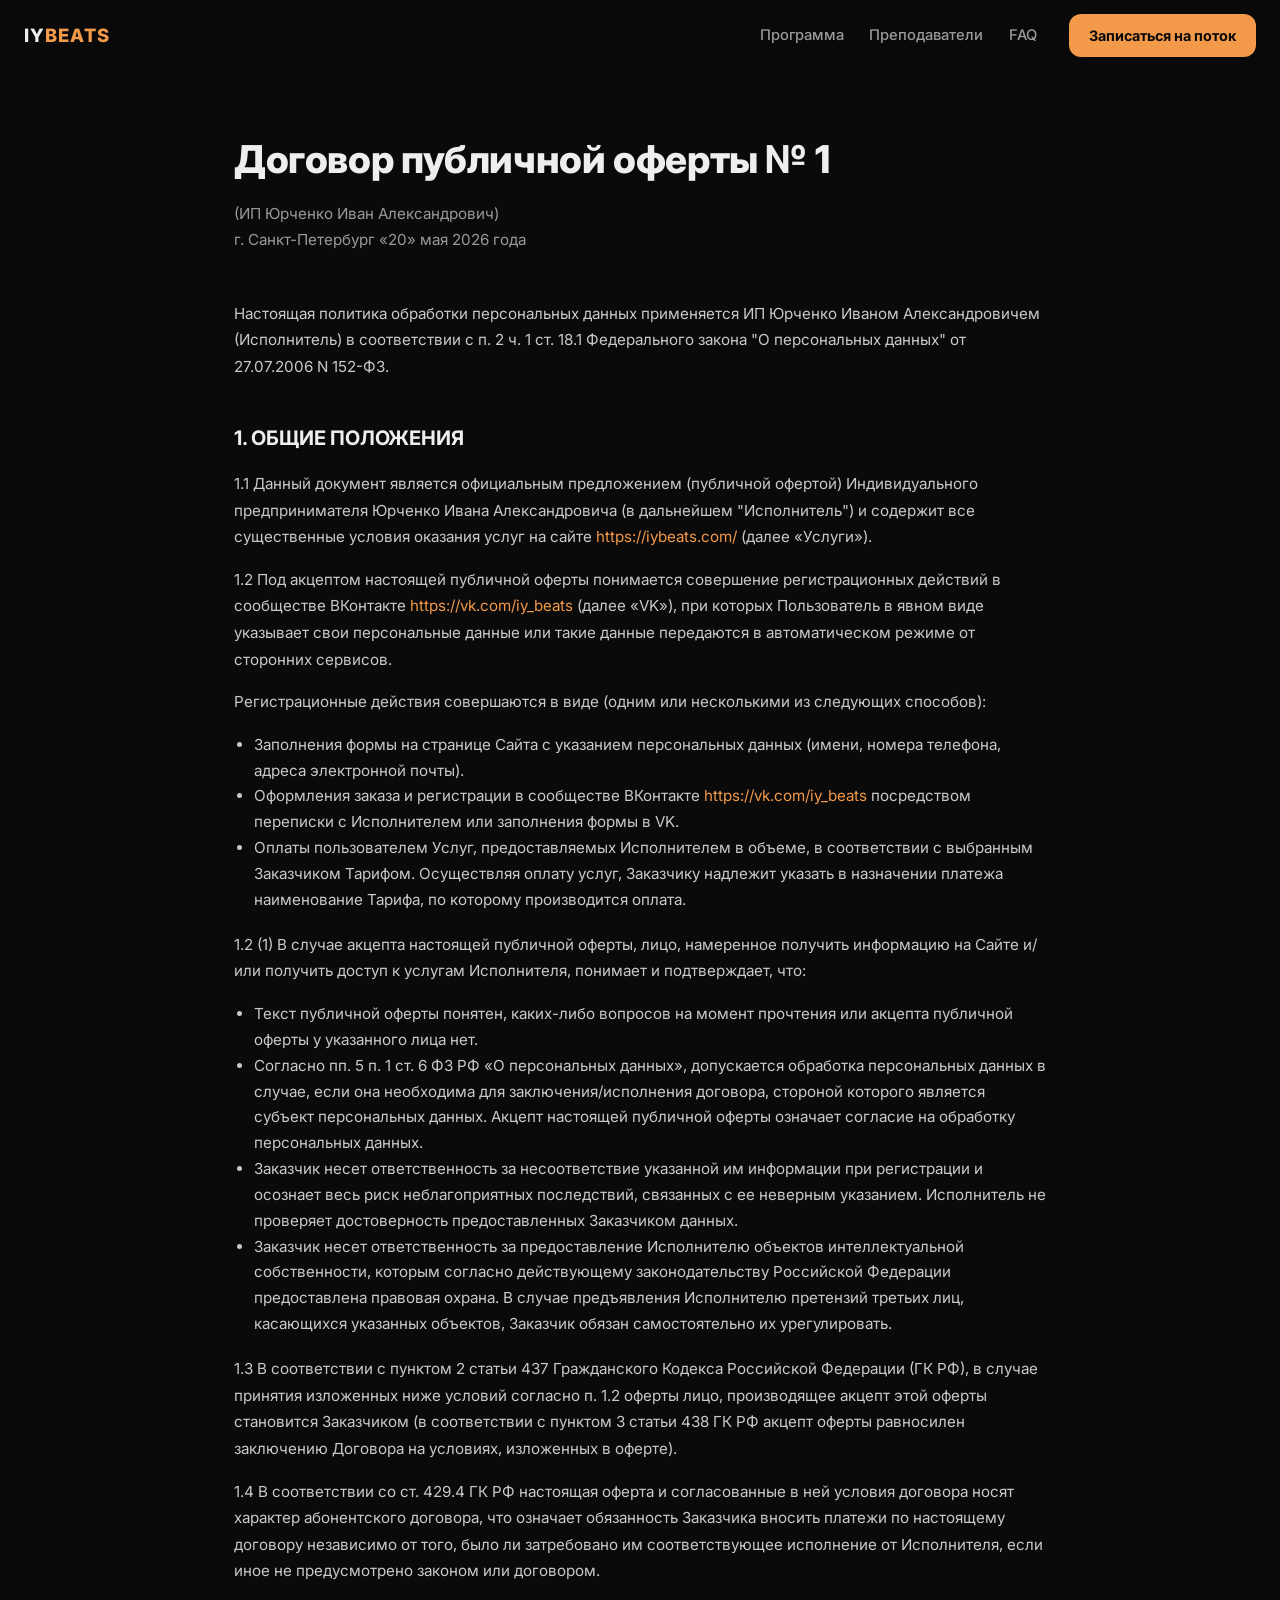
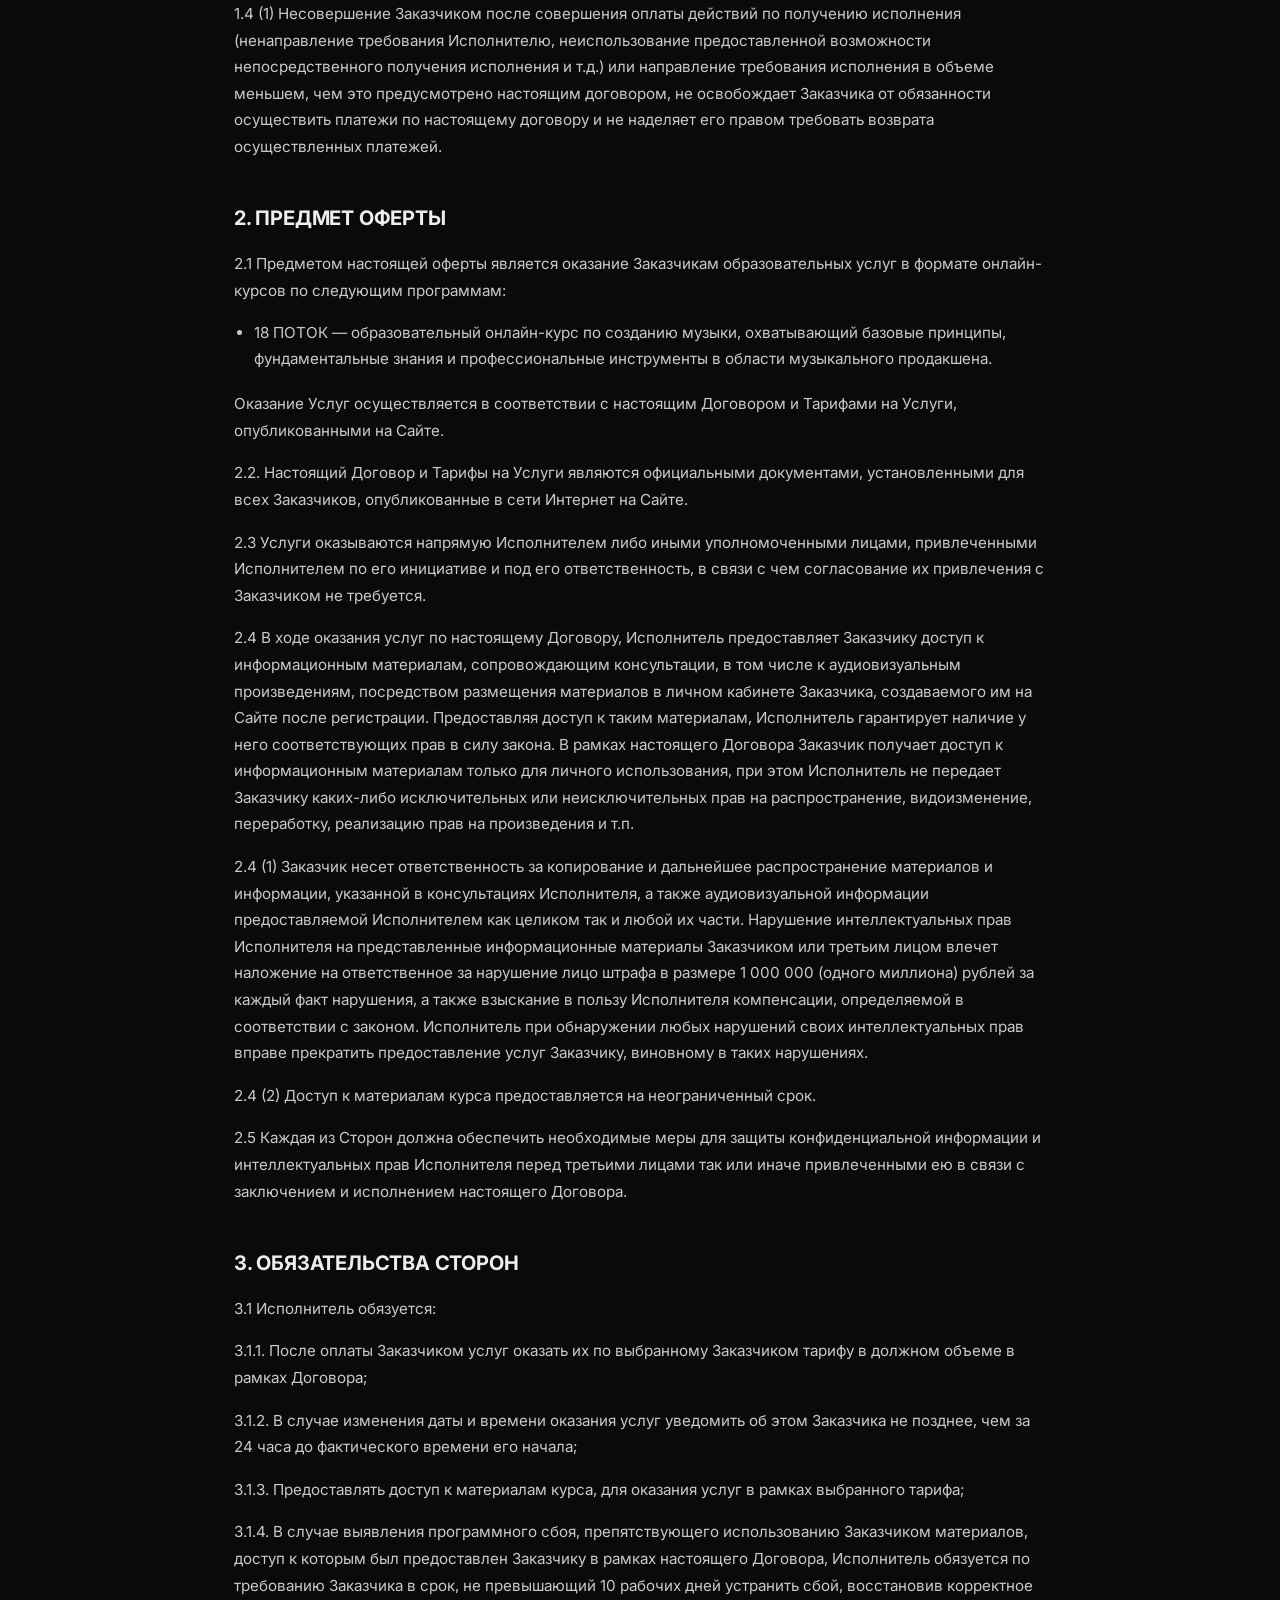
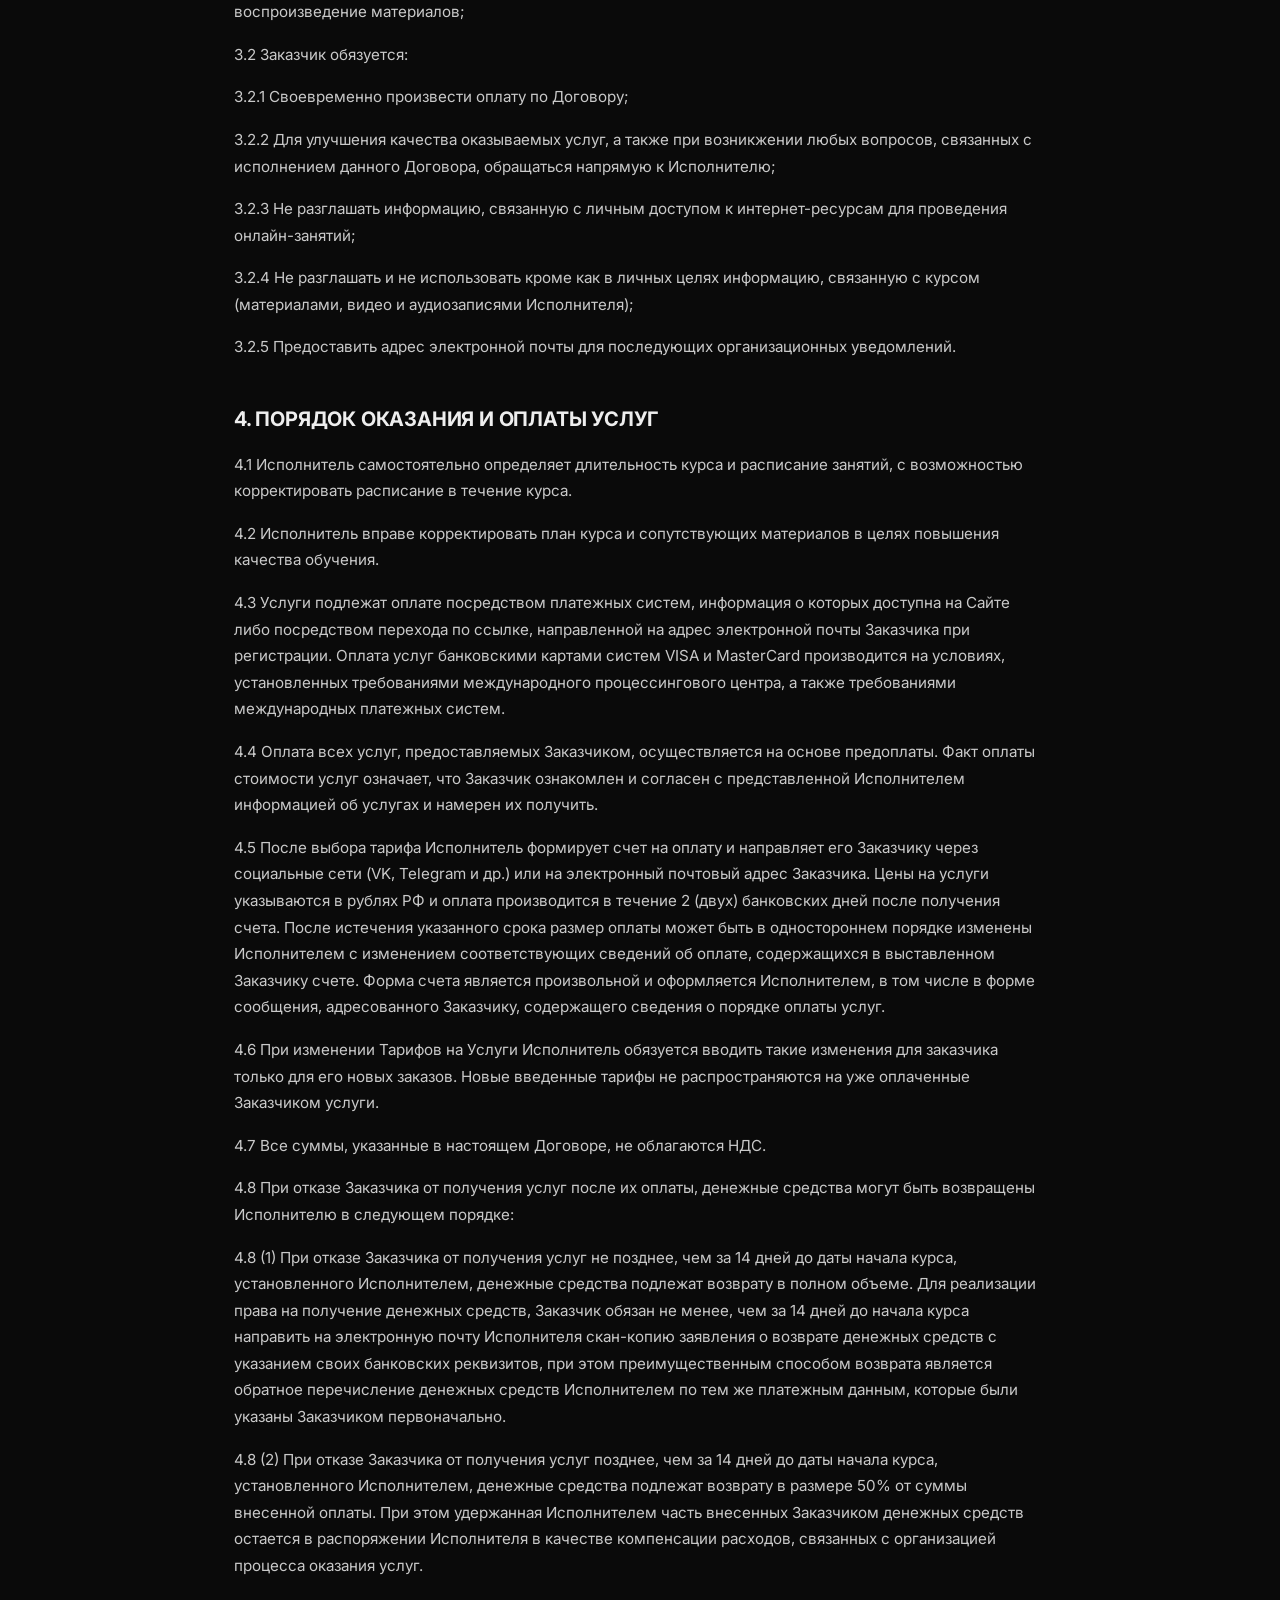
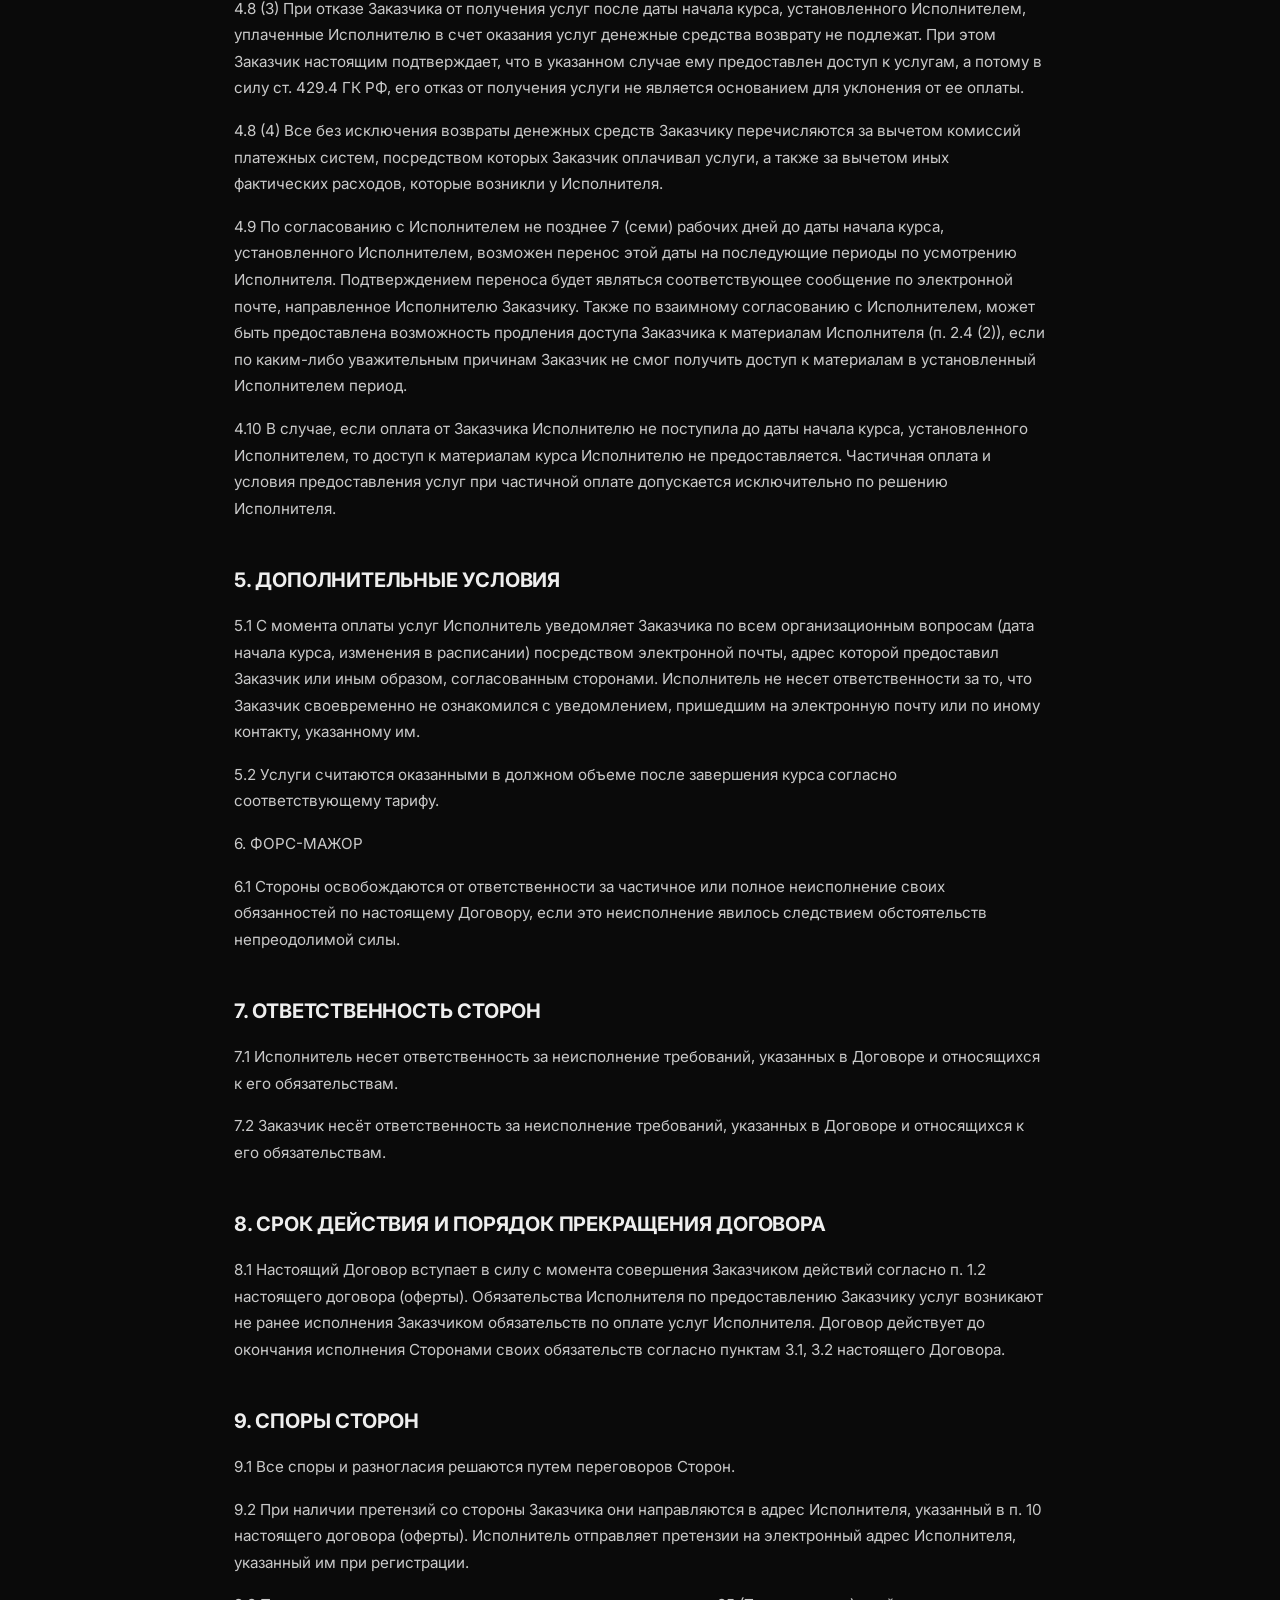
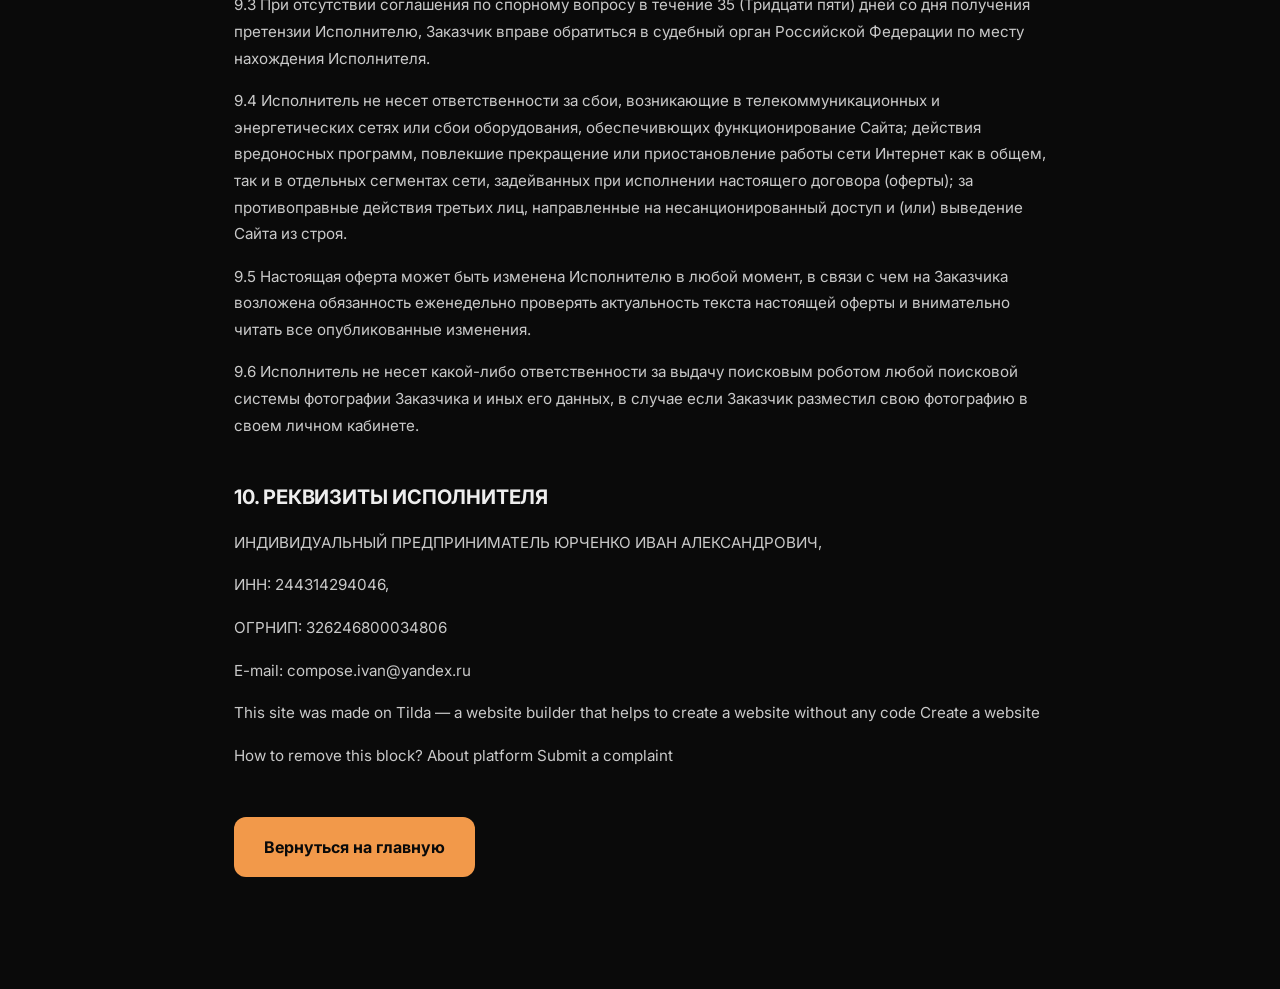
==== oferta.html @ a853f388 "Пересборка лендинга: чистый статический HTML/CSS (визуал по референсам victorpainer/podlesnytwins) -" ====
<!DOCTYPE html>
<html lang="ru">
<head>
<meta charset="UTF-8">
<meta name="viewport" content="width=device-width, initial-scale=1.0">
<title>Договор публичной оферты № 1 — IY BEATS</title>
<meta name="robots" content="noindex">
<meta name="theme-color" content="#0A0A0A">
<link rel="preconnect" href="https://fonts.googleapis.com">
<link rel="preconnect" href="https://fonts.gstatic.com" crossorigin>
<link href="https://fonts.googleapis.com/css2?family=Inter:wght@400;500;600;700;800&display=swap" rel="stylesheet">
<link rel="stylesheet" href="/css/style.css">
</head>
<body>

<header class="site-header">
  <div class="header-inner">
    <a href="/" class="logo">IY<span>BEATS</span></a>
    <nav class="main-nav">
      <a href="/#program">Программа</a>
      <a href="/#teachers">Преподаватели</a>
      <a href="/#faq">FAQ</a>
    </nav>
    <a href="/#enroll" class="btn btn-primary btn-sm header-cta">Записаться на поток</a>
  </div>
</header>

<div class="legal-doc">
<h1>Договор публичной оферты № 1</h1>
<div class="legal-meta">(ИП Юрченко Иван Александрович)<br>г. Санкт-Петербург «20» мая 2026 года</div>
<p>Настоящая политика обработки персональных данных применяется ИП Юрченко Иваном Александровичем (Исполнитель) в соответствии с п. 2 ч. 1 ст. 18.1 Федерального закона "О персональных данных" от 27.07.2006 N 152-ФЗ.</p>
<h2>1. ОБЩИЕ ПОЛОЖЕНИЯ</h2>
<p>1.1 Данный документ является официальным предложением (публичной офертой) Индивидуального предпринимателя Юрченко Ивана Александровича (в дальнейшем "Исполнитель") и содержит все существенные условия оказания услуг на сайте <a href="https://iybeats.com/" target="_blank" rel="noopener">https://iybeats.com/</a> (далее «Услуги»).</p>
<p>1.2 Под акцептом настоящей публичной оферты понимается совершение регистрационных действий в сообществе ВКонтакте <a href="https://vk.com/iy_beats" target="_blank" rel="noopener">https://vk.com/iy_beats</a> (далее «VK»), при которых Пользователь в явном виде указывает свои персональные данные или такие данные передаются в автоматическом режиме от сторонних сервисов.</p>
<p>Регистрационные действия совершаются в виде (одним или несколькими из следующих способов):</p>
<ul>
<li>Заполнения формы на странице Сайта с указанием персональных данных (имени, номера телефона, адреса электронной почты).</li>
<li>Оформления заказа и регистрации в сообществе ВКонтакте <a href="https://vk.com/iy_beats" target="_blank" rel="noopener">https://vk.com/iy_beats</a> посредством переписки с Исполнителем или заполнения формы в VK.</li>
<li>Оплаты пользователем Услуг, предоставляемых Исполнителем в объеме, в соответствии с выбранным Заказчиком Тарифом. Осуществляя оплату услуг, Заказчику надлежит указать в назначении платежа наименование Тарифа, по которому производится оплата.</li>
</ul>
<p>1.2 (1) В случае акцепта настоящей публичной оферты, лицо, намеренное получить информацию на Сайте и/или получить доступ к услугам Исполнителя, понимает и подтверждает, что:</p>
<ul>
<li>Текст публичной оферты понятен, каких-либо вопросов на момент прочтения или акцепта публичной оферты у указанного лица нет.</li>
<li>Согласно пп. 5 п. 1 ст. 6 ФЗ РФ «О персональных данных», допускается обработка персональных данных в случае, если она необходима для заключения/исполнения договора, стороной которого является субъект персональных данных. Акцепт настоящей публичной оферты означает согласие на обработку персональных данных.</li>
<li>Заказчик несет ответственность за несоответствие указанной им информации при регистрации и осознает весь риск неблагоприятных последствий, связанных с ее неверным указанием. Исполнитель не проверяет достоверность предоставленных Заказчиком данных.</li>
<li>Заказчик несет ответственность за предоставление Исполнителю объектов интеллектуальной собственности, которым согласно действующему законодательству Российской Федерации предоставлена правовая охрана. В случае предъявления Исполнителю претензий третьих лиц, касающихся указанных объектов, Заказчик обязан самостоятельно их урегулировать.</li>
</ul>
<p>1.3 В соответствии с пунктом 2 статьи 437 Гражданского Кодекса Российской Федерации (ГК РФ), в случае принятия изложенных ниже условий согласно п. 1.2 оферты лицо, производящее акцепт этой оферты становится Заказчиком (в соответствии с пунктом 3 статьи 438 ГК РФ акцепт оферты равносилен заключению Договора на условиях, изложенных в оферте).</p>
<p>1.4 В соответствии со ст. 429.4 ГК РФ настоящая оферта и согласованные в ней условия договора носят характер абонентского договора, что означает обязанность Заказчика вносить платежи по настоящему договору независимо от того, было ли затребовано им соответствующее исполнение от Исполнителя, если иное не предусмотрено законом или договором.</p>
<p>1.4 (1) Несовершение Заказчиком после совершения оплаты действий по получению исполнения (ненаправление требования Исполнителю, неиспользование предоставленной возможности непосредственного получения исполнения и т.д.) или направление требования исполнения в объеме меньшем, чем это предусмотрено настоящим договором, не освобождает Заказчика от обязанности осуществить платежи по настоящему договору и не наделяет его правом требовать возврата осуществленных платежей.</p>
<h2>2. ПРЕДМЕТ ОФЕРТЫ</h2>
<p>2.1 Предметом настоящей оферты является оказание Заказчикам образовательных услуг в формате онлайн-курсов по следующим программам:</p>
<ul>
<li>18 ПОТОК — образовательный онлайн-курс по созданию музыки, охватывающий базовые принципы, фундаментальные знания и профессиональные инструменты в области музыкального продакшена.</li>
</ul>
<p>Оказание Услуг осуществляется в соответствии с настоящим Договором и Тарифами на Услуги, опубликованными на Сайте.</p>
<p>2.2. Настоящий Договор и Тарифы на Услуги являются официальными документами, установленными для всех Заказчиков, опубликованные в сети Интернет на Сайте.</p>
<p>2.3 Услуги оказываются напрямую Исполнителем либо иными уполномоченными лицами, привлеченными Исполнителем по его инициативе и под его ответственность, в связи с чем согласование их привлечения с Заказчиком не требуется.</p>
<p>2.4 В ходе оказания услуг по настоящему Договору, Исполнитель предоставляет Заказчику доступ к информационным материалам, сопровождающим консультации, в том числе к аудиовизуальным произведениям, посредством размещения материалов в личном кабинете Заказчика, создаваемого им на Сайте после регистрации. Предоставляя доступ к таким материалам, Исполнитель гарантирует наличие у него соответствующих прав в силу закона. В рамках настоящего Договора Заказчик получает доступ к информационным материалам только для личного использования, при этом Исполнитель не передает Заказчику каких-либо исключительных или неисключительных прав на распространение, видоизменение, переработку, реализацию прав на произведения и т.п.</p>
<p>2.4 (1) Заказчик несет ответственность за копирование и дальнейшее распространение материалов и информации, указанной в консультациях Исполнителя, а также аудиовизуальной информации предоставляемой Исполнителем как целиком так и любой их части. Нарушение интеллектуальных прав Исполнителя на представленные информационные материалы Заказчиком или третьим лицом влечет наложение на ответственное за нарушение лицо штрафа в размере 1 000 000 (одного миллиона) рублей за каждый факт нарушения, а также взыскание в пользу Исполнителя компенсации, определяемой в соответствии с законом. Исполнитель при обнаружении любых нарушений своих интеллектуальных прав вправе прекратить предоставление услуг Заказчику, виновному в таких нарушениях.</p>
<p>2.4 (2) Доступ к материалам курса предоставляется на неограниченный срок.</p>
<p>2.5 Каждая из Сторон должна обеспечить необходимые меры для защиты конфиденциальной информации и интеллектуальных прав Исполнителя перед третьими лицами так или иначе привлеченными ею в связи с заключением и исполнением настоящего Договора.</p>
<h2>3. ОБЯЗАТЕЛЬСТВА СТОРОН</h2>
<p>3.1 Исполнитель обязуется:</p>
<p>3.1.1. После оплаты Заказчиком услуг оказать их по выбранному Заказчиком тарифу в должном объеме в рамках Договора;</p>
<p>3.1.2. В случае изменения даты и времени оказания услуг уведомить об этом Заказчика не позднее, чем за 24 часа до фактического времени его начала;</p>
<p>3.1.3. Предоставлять доступ к материалам курса, для оказания услуг в рамках выбранного тарифа;</p>
<p>3.1.4. В случае выявления программного сбоя, препятствующего использованию Заказчиком материалов, доступ к которым был предоставлен Заказчику в рамках настоящего Договора, Исполнитель обязуется по требованию Заказчика в срок, не превышающий 10 рабочих дней устранить сбой, восстановив корректное воспроизведение материалов;</p>
<p>3.2 Заказчик обязуется:</p>
<p>3.2.1 Своевременно произвести оплату по Договору;</p>
<p>3.2.2 Для улучшения качества оказываемых услуг, а также при возникжении любых вопросов, связанных с исполнением данного Договора, обращаться напрямую к Исполнителю;</p>
<p>3.2.3 Не разглашать информацию, связанную с личным доступом к интернет-ресурсам для проведения онлайн-занятий;</p>
<p>3.2.4 Не разглашать и не использовать кроме как в личных целях информацию, связанную с курсом (материалами, видео и аудиозаписями Исполнителя);</p>
<p>3.2.5 Предоставить адрес электронной почты для последующих организационных уведомлений.</p>
<h2>4. ПОРЯДОК ОКАЗАНИЯ И ОПЛАТЫ УСЛУГ</h2>
<p>4.1 Исполнитель самостоятельно определяет длительность курса и расписание занятий, с возможностью корректировать расписание в течение курса.</p>
<p>4.2 Исполнитель вправе корректировать план курса и сопутствующих материалов в целях повышения качества обучения.</p>
<p>4.3 Услуги подлежат оплате посредством платежных систем, информация о которых доступна на Сайте либо посредством перехода по ссылке, направленной на адрес электронной почты Заказчика при регистрации. Оплата услуг банковскими картами систем VISA и MasterCard производится на условиях, установленных требованиями международного процессингового центра, а также требованиями международных платежных систем.</p>
<p>4.4 Оплата всех услуг, предоставляемых Заказчиком, осуществляется на основе предоплаты. Факт оплаты стоимости услуг означает, что Заказчик ознакомлен и согласен с представленной Исполнителем информацией об услугах и намерен их получить.</p>
<p>4.5 После выбора тарифа Исполнитель формирует счет на оплату и направляет его Заказчику через социальные сети (VK, Telegram и др.) или на электронный почтовый адрес Заказчика. Цены на услуги указываются в рублях РФ и оплата производится в течение 2 (двух) банковских дней после получения счета. После истечения указанного срока размер оплаты может быть в одностороннем порядке изменены Исполнителем с изменением соответствующих сведений об оплате, содержащихся в выставленном Заказчику счете. Форма счета является произвольной и оформляется Исполнителем, в том числе в форме сообщения, адресованного Заказчику, содержащего сведения о порядке оплаты услуг.</p>
<p>4.6 При изменении Тарифов на Услуги Исполнитель обязуется вводить такие изменения для заказчика только для его новых заказов. Новые введенные тарифы не распространяются на уже оплаченные Заказчиком услуги.</p>
<p>4.7 Все суммы, указанные в настоящем Договоре, не облагаются НДС.</p>
<p>4.8 При отказе Заказчика от получения услуг после их оплаты, денежные средства могут быть возвращены Исполнителю в следующем порядке:</p>
<p>4.8 (1) При отказе Заказчика от получения услуг не позднее, чем за 14 дней до даты начала курса, установленного Исполнителем, денежные средства подлежат возврату в полном объеме. Для реализации права на получение денежных средств, Заказчик обязан не менее, чем за 14 дней до начала курса направить на электронную почту Исполнителя скан-копию заявления о возврате денежных средств с указанием своих банковских реквизитов, при этом преимущественным способом возврата является обратное перечисление денежных средств Исполнителем по тем же платежным данным, которые были указаны Заказчиком первоначально.</p>
<p>4.8 (2) При отказе Заказчика от получения услуг позднее, чем за 14 дней до даты начала курса, установленного Исполнителем, денежные средства подлежат возврату в размере 50% от суммы внесенной оплаты. При этом удержанная Исполнителем часть внесенных Заказчиком денежных средств остается в распоряжении Исполнителя в качестве компенсации расходов, связанных с организацией процесса оказания услуг.</p>
<p>4.8 (3) При отказе Заказчика от получения услуг после даты начала курса, установленного Исполнителем, уплаченные Исполнителю в счет оказания услуг денежные средства возврату не подлежат. При этом Заказчик настоящим подтверждает, что в указанном случае ему предоставлен доступ к услугам, а потому в силу ст. 429.4 ГК РФ, его отказ от получения услуги не является основанием для уклонения от ее оплаты.</p>
<p>4.8 (4) Все без исключения возвраты денежных средств Заказчику перечисляются за вычетом комиссий платежных систем, посредством которых Заказчик оплачивал услуги, а также за вычетом иных фактических расходов, которые возникли у Исполнителя.</p>
<p>4.9 По согласованию с Исполнителем не позднее 7 (семи) рабочих дней до даты начала курса, установленного Исполнителем, возможен перенос этой даты на последующие периоды по усмотрению Исполнителя. Подтверждением переноса будет являться соответствующее сообщение по электронной почте, направленное Исполнителю Заказчику. Также по взаимному согласованию с Исполнителем, может быть предоставлена возможность продления доступа Заказчика к материалам Исполнителя (п. 2.4 (2)), если по каким-либо уважительным причинам Заказчик не смог получить доступ к материалам в установленный Исполнителем период.</p>
<p>4.10 В случае, если оплата от Заказчика Исполнителю не поступила до даты начала курса, установленного Исполнителем, то доступ к материалам курса Исполнителю не предоставляется. Частичная оплата и условия предоставления услуг при частичной оплате допускается исключительно по решению Исполнителя.</p>
<h2>5. ДОПОЛНИТЕЛЬНЫЕ УСЛОВИЯ</h2>
<p>5.1 С момента оплаты услуг Исполнитель уведомляет Заказчика по всем организационным вопросам (дата начала курса, изменения в расписании) посредством электронной почты, адрес которой предоставил Заказчик или иным образом, согласованным сторонами. Исполнитель не несет ответственности за то, что Заказчик своевременно не ознакомился с уведомлением, пришедшим на электронную почту или по иному контакту, указанному им.</p>
<p>5.2 Услуги считаются оказанными в должном объеме после завершения курса согласно соответствующему тарифу.</p>
<p>6. ФОРС-МАЖОР</p>
<p>6.1 Стороны освобождаются от ответственности за частичное или полное неисполнение своих обязанностей по настоящему Договору, если это неисполнение явилось следствием обстоятельств непреодолимой силы.</p>
<h2>7. ОТВЕТСТВЕННОСТЬ СТОРОН</h2>
<p>7.1 Исполнитель несет ответственность за неисполнение требований, указанных в Договоре и относящихся к его обязательствам.</p>
<p>7.2 Заказчик несёт ответственность за неисполнение требований, указанных в Договоре и относящихся к его обязательствам.</p>
<h2>8. СРОК ДЕЙСТВИЯ И ПОРЯДОК ПРЕКРАЩЕНИЯ ДОГОВОРА</h2>
<p>8.1 Настоящий Договор вступает в силу с момента совершения Заказчиком действий согласно п. 1.2 настоящего договора (оферты). Обязательства Исполнителя по предоставлению Заказчику услуг возникают не ранее исполнения Заказчиком обязательств по оплате услуг Исполнителя. Договор действует до окончания исполнения Сторонами своих обязательств согласно пунктам 3.1, 3.2 настоящего Договора.</p>
<h2>9. СПОРЫ СТОРОН</h2>
<p>9.1 Все споры и разногласия решаются путем переговоров Сторон.</p>
<p>9.2 При наличии претензий со стороны Заказчика они направляются в адрес Исполнителя, указанный в п. 10 настоящего договора (оферты). Исполнитель отправляет претензии на электронный адрес Исполнителя, указанный им при регистрации.</p>
<p>9.3 При отсутствии соглашения по спорному вопросу в течение 35 (Тридцати пяти) дней со дня получения претензии Исполнителю, Заказчик вправе обратиться в судебный орган Российской Федерации по месту нахождения Исполнителя.</p>
<p>9.4 Исполнитель не несет ответственности за сбои, возникающие в телекоммуникационных и энергетических сетях или сбои оборудования, обеспечивющих функционирование Сайта; действия вредоносных программ, повлекшие прекращение или приостановление работы сети Интернет как в общем, так и в отдельных сегментах сети, задейванных при исполнении настоящего договора (оферты); за противоправные действия третьих лиц, направленные на несанционированный доступ и (или) выведение Сайта из строя.</p>
<p>9.5 Настоящая оферта может быть изменена Исполнителю в любой момент, в связи с чем на Заказчика возложена обязанность еженедельно проверять актуальность текста настоящей оферты и внимательно читать все опубликованные изменения.</p>
<p>9.6 Исполнитель не несет какой-либо ответственности за выдачу поисковым роботом любой поисковой системы фотографии Заказчика и иных его данных, в случае если Заказчик разместил свою фотографию в своем личном кабинете.</p>
<h2>10. РЕКВИЗИТЫ ИСПОЛНИТЕЛЯ</h2>
<p>ИНДИВИДУАЛЬНЫЙ ПРЕДПРИНИМАТЕЛЬ ЮРЧЕНКО ИВАН АЛЕКСАНДРОВИЧ,</p>
<p>ИНН: 244314294046,</p>
<p>ОГРНИП: 326246800034806</p>
<p>E-mail: compose.ivan@yandex.ru</p>
<p>This site was made on Tilda — a website builder that helps to create a website without any code Create a website</p>
<p>How to remove this block? About platform Submit a complaint</p>
<p style="margin-top:3rem;"><a href="/" class="btn btn-primary">Вернуться на главную</a></p>
</div>

<script src="/js/main.js"></script>
</body>
</html>
---- css/style.css ----
/* ============================================================
   IY BEATS — 18 Поток · лендинг
   Визуал: тёмный премиум (референсы: victorpainer.com,
   podlesnytwins.com) + фирменный оранжевый IY BEATS
   ============================================================ */

:root {
  --bg-base: #0A0A0A;
  --bg-surface: #131313;
  --bg-elevated: #191919;
  --border: #262626;
  --border-hover: #3a3a3a;
  --text-primary: #EEEEEE;
  --text-secondary: #999999;
  --accent: #F2994A;
  --accent-hover: #FFB26B;
  --accent-contrast: #0A0A0A;
  --radius: 16px;
  --header-h: 72px;
}

* { margin: 0; padding: 0; box-sizing: border-box; }

html { scroll-behavior: smooth; scroll-padding-top: calc(var(--header-h) + 16px); }

body {
  background: var(--bg-base);
  color: var(--text-primary);
  font-family: 'Inter', -apple-system, BlinkMacSystemFont, 'Segoe UI', sans-serif;
  font-size: 17px;
  line-height: 1.65;
  -webkit-font-smoothing: antialiased;
}

img { max-width: 100%; display: block; }
a { color: var(--accent); text-decoration: none; }
a:hover { color: var(--accent-hover); }

.container { max-width: 1120px; margin: 0 auto; padding: 0 24px; }

/* ---------- Header ---------- */
.site-header {
  position: fixed; top: 0; left: 0; right: 0; z-index: 100;
  height: var(--header-h);
  background: rgba(10, 10, 10, 0.82);
  backdrop-filter: blur(14px);
  -webkit-backdrop-filter: blur(14px);
  border-bottom: 1px solid transparent;
  transition: border-color .3s ease, background .3s ease;
}
.site-header.scrolled { border-bottom-color: var(--border); background: rgba(10, 10, 10, 0.94); }

.header-inner {
  max-width: 1280px; margin: 0 auto; padding: 0 24px;
  height: 100%; display: flex; align-items: center; gap: 2rem;
}

.logo {
  font-weight: 800; font-size: 1.15rem; letter-spacing: .06em;
  color: var(--text-primary); white-space: nowrap;
}
.logo span { color: var(--accent); }

.main-nav { display: flex; gap: 1.6rem; margin-left: auto; }
.main-nav a {
  color: var(--text-secondary); font-size: .92rem; font-weight: 500;
  transition: color .2s ease;
}
.main-nav a:hover { color: var(--text-primary); }

.header-cta { flex-shrink: 0; }

/* ---------- Buttons ---------- */
.btn {
  display: inline-block; border: none; cursor: pointer;
  font-family: inherit; font-weight: 700; text-align: center;
  transition: transform .2s ease, filter .2s ease, background .2s ease, border-color .2s ease;
}
.btn-primary {
  background: var(--accent); color: var(--accent-contrast);
  padding: 16px 30px; border-radius: 12px; font-size: 1rem;
  animation: cta-pulse 2.6s ease-in-out infinite;
}
.btn-primary:hover { background: var(--accent-hover); transform: translateY(-2px); filter: brightness(1.05); color: var(--accent-contrast); }
.btn-primary:active { transform: scale(.97); }

@keyframes cta-pulse {
  0%   { box-shadow: 0 0 0 0 rgba(242, 153, 74, .45); }
  70%  { box-shadow: 0 0 0 14px rgba(242, 153, 74, 0); }
  100% { box-shadow: 0 0 0 0 rgba(242, 153, 74, 0); }
}

.btn-ghost {
  background: transparent; color: var(--text-secondary);
  border: 1px solid rgba(255, 255, 255, .16);
  padding: 16px 30px; border-radius: 12px; font-size: 1rem;
}
.btn-ghost:hover { color: var(--text-primary); background: rgba(255, 255, 255, .05); border-color: rgba(255, 255, 255, .32); }

.btn-sm { padding: 10px 20px; font-size: .9rem; animation: none; }
@media (prefers-reduced-motion: reduce) { .btn-primary { animation: none; } }

/* ---------- Hero ---------- */
.hero {
  position: relative; overflow: hidden;
  padding: calc(var(--header-h) + 84px) 0 96px;
}
.hero::before {
  content: ""; position: absolute; inset: 0; pointer-events: none;
  background:
    radial-gradient(ellipse 70% 55% at 75% 12%, rgba(242, 153, 74, .13), transparent 62%),
    radial-gradient(ellipse 55% 45% at 12% 85%, rgba(242, 153, 74, .05), transparent 60%);
}
.hero-inner { position: relative; max-width: 820px; }

.eyebrow {
  display: inline-flex; align-items: center; gap: .6rem;
  font-size: .82rem; font-weight: 600; letter-spacing: .14em; text-transform: uppercase;
  color: var(--accent); margin-bottom: 1.4rem;
}
.eyebrow::before { content: ""; width: 34px; height: 2px; background: var(--accent); border-radius: 2px; }

.hero h1 {
  font-size: clamp(2.5rem, 6vw, 4.2rem);
  line-height: 1.08; font-weight: 800; letter-spacing: -.02em;
}
.hero h1 .highlight { color: var(--accent); }

.typewriter-caret {
  display: inline-block; width: 3px; height: .95em; margin-left: 4px;
  background: var(--accent); vertical-align: -0.08em;
  animation: caret-blink 1s step-end infinite;
}
@keyframes caret-blink { 50% { opacity: 0; } }

.hero-subtitle {
  margin-top: 1.4rem; font-size: 1.22rem; color: var(--text-secondary); max-width: 36em;
}

.hero-checklist { list-style: none; margin-top: 1.8rem; display: grid; gap: .55rem; }
.hero-checklist li { display: flex; align-items: baseline; gap: .7rem; color: var(--text-primary); font-size: 1.02rem; }
.hero-checklist .tick { color: var(--accent); font-weight: 800; flex-shrink: 0; }

.daw-row { display: flex; align-items: center; gap: 1rem; margin-top: 2rem; flex-wrap: wrap; }
.daw-row img { height: 46px; border-radius: 9px; background: #fff; padding: 3px 8px; opacity: .95; }
.daw-row span { color: var(--text-secondary); font-size: .9rem; }

.hero-cta-row { display: flex; align-items: center; gap: 20px; margin-top: 2.4rem; flex-wrap: wrap; }

/* Social proof (паттерн victorpainer) */
.social-proof { display: flex; align-items: center; gap: .9rem; margin-left: auto; }
.sp-avatars { display: flex; }
.sp-avatars img { width: 40px; height: 40px; border-radius: 50%; object-fit: cover; border: 2px solid var(--bg-base); margin-left: -10px; }
.sp-avatars img:first-child { margin-left: 0; }
.sp-text .sp-rating { color: var(--accent); font-size: .9rem; letter-spacing: 2px; }
.sp-text .sp-count { color: var(--text-secondary); font-size: .85rem; }
.sp-text b { color: var(--text-primary); }

/* ---------- Enroll strip ---------- */
.enroll-strip {
  border-top: 1px solid rgba(242, 153, 74, .35);
  border-bottom: 1px solid rgba(242, 153, 74, .35);
  background: linear-gradient(90deg, rgba(242, 153, 74, .14), rgba(242, 153, 74, .03));
}
.enroll-strip-inner {
  display: flex; align-items: center; gap: 1rem; padding: 18px 0; flex-wrap: wrap;
}
.pulse-dot { width: 10px; height: 10px; border-radius: 50%; background: var(--accent); animation: dot-pulse 2s infinite; flex-shrink: 0; }
@keyframes dot-pulse {
  0%, 100% { box-shadow: 0 0 0 0 rgba(242, 153, 74, .6); }
  50% { box-shadow: 0 0 0 9px rgba(242, 153, 74, 0); }
}
.enroll-strip strong { font-size: 1.02rem; }
.enroll-strip .muted { color: var(--text-secondary); font-size: .92rem; }

/* ---------- Sections ---------- */
.section { padding: 104px 0; }
.section-alt { background: var(--bg-surface); border-top: 1px solid var(--border); border-bottom: 1px solid var(--border); }

.section-head { max-width: 720px; margin-bottom: 3.2rem; }
.section-head.centered { margin-left: auto; margin-right: auto; text-align: center; }
.section-head .eyebrow { margin-bottom: 1rem; }
.section-head h2 { font-size: clamp(1.9rem, 4vw, 2.7rem); line-height: 1.15; font-weight: 800; letter-spacing: -.015em; }
.section-head p { margin-top: .9rem; color: var(--text-secondary); font-size: 1.06rem; }

/* ---------- Card grids ---------- */
.grid-3 { display: grid; grid-template-columns: repeat(3, 1fr); gap: 20px; }
.grid-4 { display: grid; grid-template-columns: repeat(4, 1fr); gap: 20px; }

.card {
  background: var(--bg-elevated); border: 1px solid var(--border);
  border-radius: var(--radius); padding: 30px 28px;
  transition: transform .25s ease, border-color .25s ease;
}
.card:hover { transform: translateY(-4px); border-color: rgba(242, 153, 74, .5); }
.card .card-icon { font-size: 1.9rem; margin-bottom: 1rem; display: block; }
.card h3 { font-size: 1.08rem; font-weight: 700; margin-bottom: .55rem; letter-spacing: -.01em; }
.card p, .card li { color: var(--text-secondary); font-size: .94rem; line-height: 1.6; }

/* ---------- Comparison (до/после) ---------- */
.compare { display: grid; grid-template-columns: 1fr 1fr; gap: 20px; }
.compare-col { border-radius: var(--radius); padding: 34px 30px; border: 1px solid var(--border); background: var(--bg-elevated); }
.compare-col.after { border-color: rgba(242, 153, 74, .55); background: linear-gradient(160deg, rgba(242, 153, 74, .09), var(--bg-elevated) 55%); }
.compare-col h3 { font-size: 1rem; text-transform: uppercase; letter-spacing: .1em; color: var(--text-secondary); margin-bottom: 1.4rem; }
.compare-col.after h3 { color: var(--accent); }
.compare-list { list-style: none; display: grid; gap: .95rem; }
.compare-list li { display: flex; gap: .8rem; align-items: baseline; font-size: .97rem; }
.compare-list .mark { font-weight: 800; flex-shrink: 0; }
.compare-col.before .mark { color: #666; }
.compare-col.after .mark { color: var(--accent); }

/* ---------- Program list + mindmap ---------- */
.program-split { display: grid; grid-template-columns: 1fr 1.15fr; gap: 48px; align-items: center; }
.program-list { counter-reset: prog; list-style: none; display: grid; gap: .35rem; }
.program-list li {
  counter-increment: prog; position: relative; padding: .72rem 0 .72rem 3.4rem;
  border-bottom: 1px solid var(--border); font-size: 1.02rem;
}
.program-list li::before {
  content: "0" counter(prog);
  position: absolute; left: 0; top: .72rem;
  font-family: 'JetBrains Mono', ui-monospace, monospace;
  color: var(--accent); font-size: .95rem; font-weight: 600;
}
.program-note {
  margin-top: 1.8rem; padding: 20px 24px; border: 1px solid var(--border);
  border-radius: 12px; background: var(--bg-elevated); font-size: .93rem; color: var(--text-secondary);
}
.program-note b { color: var(--text-primary); }

.mindmap-frame { border-radius: var(--radius); overflow: hidden; border: 1px solid var(--border); background: #0d0d0d; }
.mindmap-frame img { width: 100%; }

/* ---------- Stages (этапы) ---------- */
.stage-card {
  display: grid; grid-template-columns: 1.05fr 1fr; gap: 40px; align-items: center;
  background: var(--bg-elevated); border: 1px solid var(--border);
  border-radius: calc(var(--radius) + 4px); padding: 36px; margin-bottom: 22px;
}
.stage-card:nth-child(even) .stage-media { order: 2; }
.stage-media img { width: 100%; border-radius: 12px; background: #0d0d0d; }
.stage-num { font-family: 'JetBrains Mono', ui-monospace, monospace; color: var(--accent); font-size: .85rem; letter-spacing: .14em; }
.stage-card h3 { font-size: 1.35rem; font-weight: 800; margin: .5rem 0 .8rem; letter-spacing: -.01em; }
.stage-card p { color: var(--text-secondary); font-size: .97rem; }

/* ---------- Teachers ---------- */
.teacher-grid { display: grid; grid-template-columns: repeat(3, 1fr); gap: 22px; }
.teacher-card { background: var(--bg-elevated); border: 1px solid var(--border); border-radius: var(--radius); overflow: hidden; transition: transform .25s ease, border-color .25s ease; }
.teacher-card:hover { transform: translateY(-4px); border-color: rgba(242, 153, 74, .5); }
.teacher-photo { aspect-ratio: 4/4.6; overflow: hidden; background: #0d0d0d; }
.teacher-photo img { width: 100%; height: 100%; object-fit: cover; filter: saturate(.85) contrast(1.02); transition: transform .4s ease, filter .3s ease; }
.teacher-card:hover .teacher-photo img { transform: scale(1.04); filter: saturate(1); }
.teacher-info { padding: 20px 22px 24px; }
.teacher-info h3 { font-size: 1.05rem; font-weight: 700; }
.teacher-role { color: var(--accent); font-family: 'JetBrains Mono', ui-monospace, monospace; font-size: .78rem; letter-spacing: .06em; margin: .3rem 0 .6rem; display: block; }
.teacher-info p { color: var(--text-secondary); font-size: .88rem; line-height: 1.55; }

/* ---------- Reviews ---------- */
.review-card { position: relative; background: var(--bg-elevated); border: 1px solid var(--border); border-radius: var(--radius); padding: 30px 28px 26px; }
.review-card::before { content: "\201C"; position: absolute; top: 14px; right: 22px; font-size: 4rem; line-height: 1; color: rgba(242, 153, 74, .22); }
.review-card p { font-style: italic; color: var(--text-primary); font-size: .96rem; }
.review-author { margin-top: 1.1rem; color: var(--accent); font-weight: 600; font-size: .87rem; }

/* ---------- FAQ ---------- */
.faq-wrap { max-width: 820px; margin: 0 auto; }
.faq-group-title { font-size: 1.05rem; font-weight: 700; color: var(--text-primary); margin: 2.4rem 0 1rem; letter-spacing: -.01em; }
.faq-group-title:first-child { margin-top: 0; }

details.faq-item { border: 1px solid var(--border); border-radius: 12px; background: var(--bg-elevated); margin-bottom: 10px; overflow: hidden; transition: border-color .25s ease; }
details.faq-item[open] { border-color: rgba(242, 153, 74, .5); }
details.faq-item summary {
  cursor: pointer; list-style: none; position: relative;
  padding: 18px 56px 18px 22px; font-weight: 600; font-size: .98rem; color: var(--text-primary);
}
details.faq-item summary::-webkit-details-marker { display: none; }
details.faq-item summary::after {
  content: "+"; position: absolute; right: 22px; top: 50%; transform: translateY(-50%);
  color: var(--accent); font-size: 1.5rem; font-weight: 400; transition: transform .25s ease;
}
details.faq-item[open] summary::after { content: "\2013"; }
details.faq-item .faq-a { padding: 0 22px 20px; color: var(--text-secondary); font-size: .94rem; line-height: 1.7; }

/* ---------- Final CTA ---------- */
.final-cta { text-align: center; position: relative; overflow: hidden; }
.final-cta::before {
  content: ""; position: absolute; inset: 0; pointer-events: none;
  background: radial-gradient(ellipse 65% 90% at 50% 115%, rgba(242, 153, 74, .16), transparent 65%);
}
.final-cta > * { position: relative; }
.final-cta h2 { font-size: clamp(2rem, 5vw, 3.1rem); font-weight: 800; letter-spacing: -.02em; line-height: 1.12; }
.final-cta p { color: var(--text-secondary); max-width: 40em; margin: 1.2rem auto 2.2rem; font-size: 1.06rem; }

/* ---------- Footer ---------- */
.site-footer { border-top: 1px solid var(--border); background: #070707; padding: 56px 0 40px; }
.footer-grid { display: flex; justify-content: space-between; gap: 2rem; flex-wrap: wrap; align-items: flex-start; }
.footer-brand .logo { font-size: 1.3rem; }
.footer-brand p { color: var(--text-secondary); font-size: .85rem; margin-top: .6rem; max-width: 30em; }
.footer-links { display: grid; gap: .55rem; }
.footer-links a, .footer-links span { color: var(--text-secondary); font-size: .9rem; }
.footer-links a:hover { color: var(--accent); }
.footer-legal { margin-top: 2.6rem; padding-top: 1.4rem; border-top: 1px solid var(--border); display: flex; justify-content: space-between; gap: 1rem; flex-wrap: wrap; color: #555; font-size: .8rem; }

/* ---------- Reveal on scroll ----------
   Скрыто только если JS включил html.js — без JS контент всегда виден */
html.js .reveal { opacity: 0; transform: translateY(26px); transition: opacity .7s ease, transform .7s ease; }
html.js .reveal.visible { opacity: 1; transform: none; }
html.noanim .reveal, html.noanim .btn-primary { transition: none !important; animation: none !important; }
@media (prefers-reduced-motion: reduce) {
  html.js .reveal { opacity: 1; transform: none; transition: none; }
}

/* ---------- Oferta page ---------- */
.legal-doc { max-width: 860px; margin: 0 auto; padding: calc(var(--header-h) + 56px) 24px 96px; }
.legal-doc h1 { font-size: clamp(1.7rem, 4vw, 2.4rem); font-weight: 800; letter-spacing: -.01em; margin-bottom: .6rem; }
.legal-meta { color: var(--text-secondary); font-size: .95rem; margin-bottom: 3rem; line-height: 1.7; }
.legal-doc h2 { font-size: 1.25rem; font-weight: 700; margin: 2.6rem 0 1rem; color: var(--text-primary); letter-spacing: -.01em; }
.legal-doc p { color: #c9c9c9; font-size: .95rem; line-height: 1.75; margin-bottom: 1rem; }
.legal-doc ul { margin: 0 0 1.2rem 1.3em; color: #c9c9c9; font-size: .95rem; line-height: 1.7; }

/* ---------- Responsive ---------- */
@media (max-width: 980px) {
  .grid-4 { grid-template-columns: repeat(2, 1fr); }
  .teacher-grid { grid-template-columns: repeat(2, 1fr); }
  .program-split { grid-template-columns: 1fr; gap: 36px; }
  .stage-card { grid-template-columns: 1fr; padding: 28px; gap: 24px; }
  .stage-card:nth-child(even) .stage-media { order: 0; }
}
@media (max-width: 720px) {
  .main-nav { display: none; }
  .grid-3, .compare { grid-template-columns: 1fr; }
  .section { padding: 72px 0; }
  .hero { padding-top: calc(var(--header-h) + 56px); }
  .social-proof { margin-left: 0; width: 100%; }
}
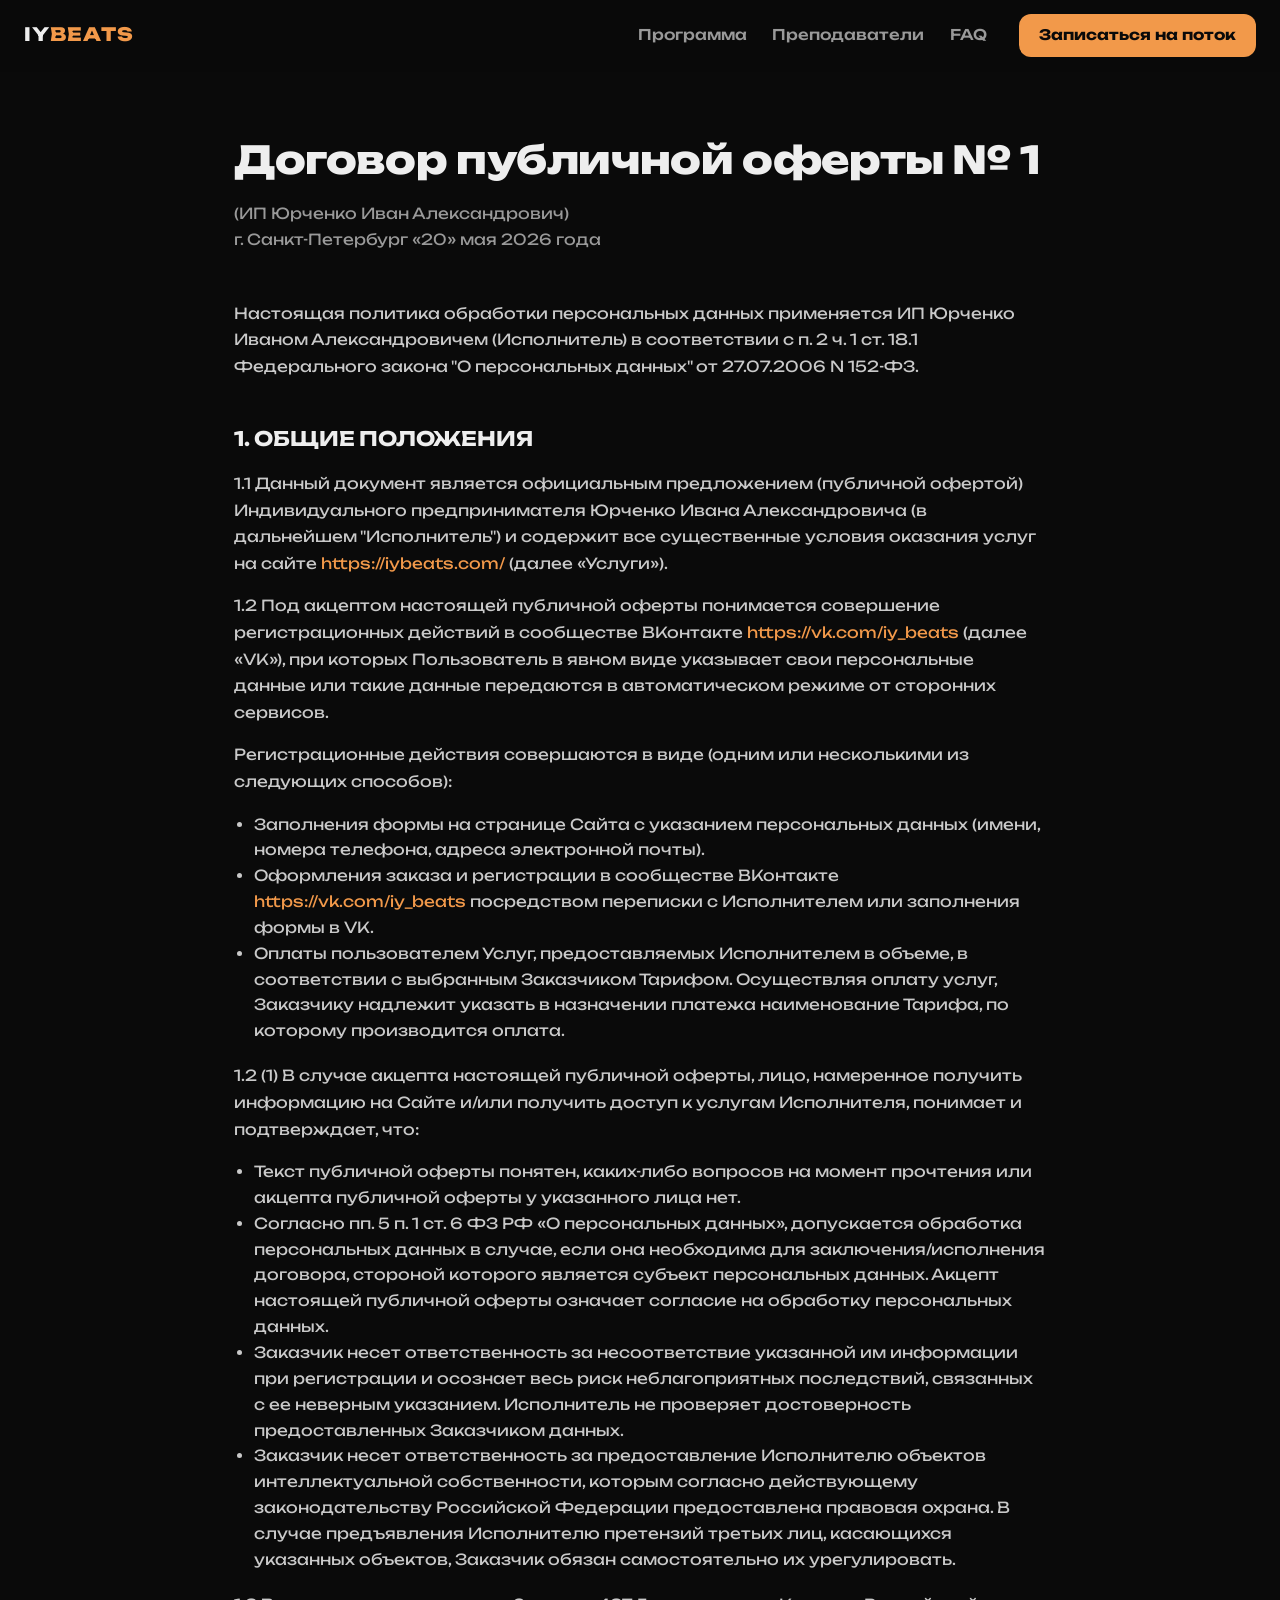
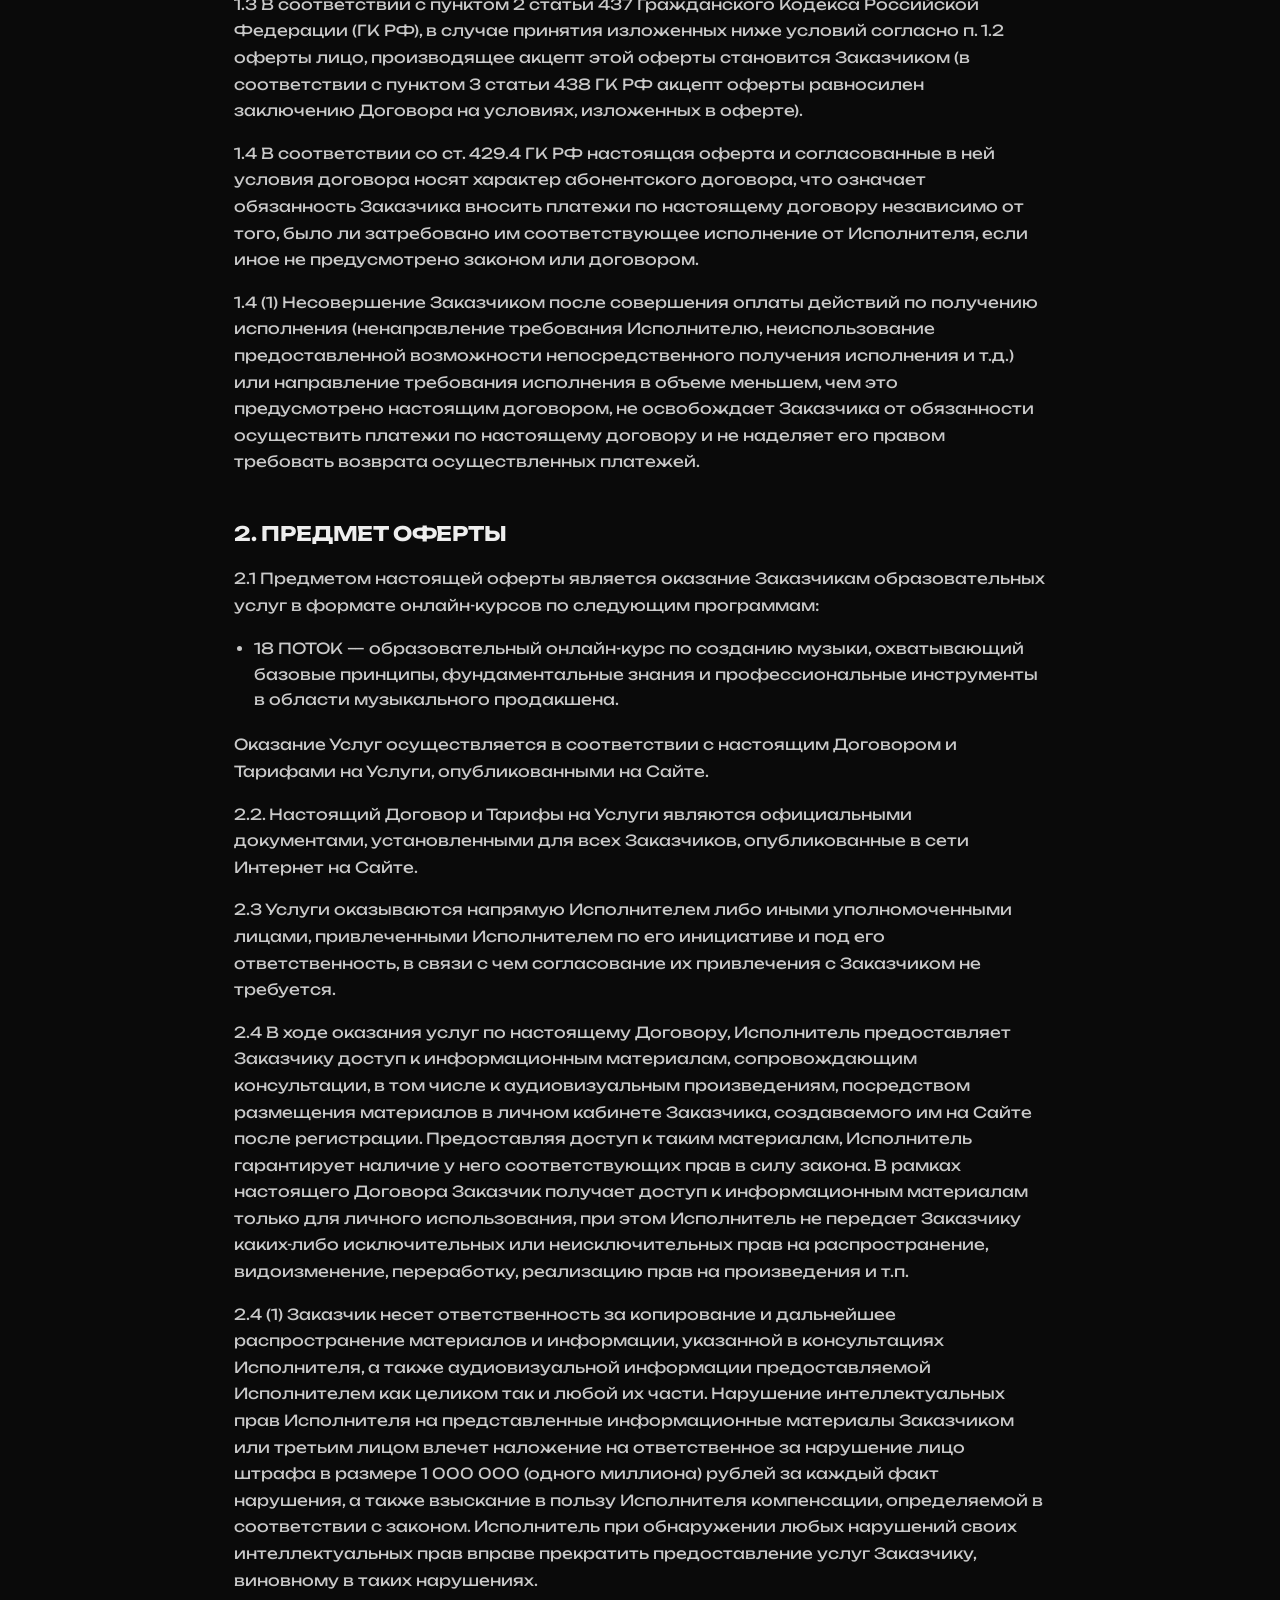
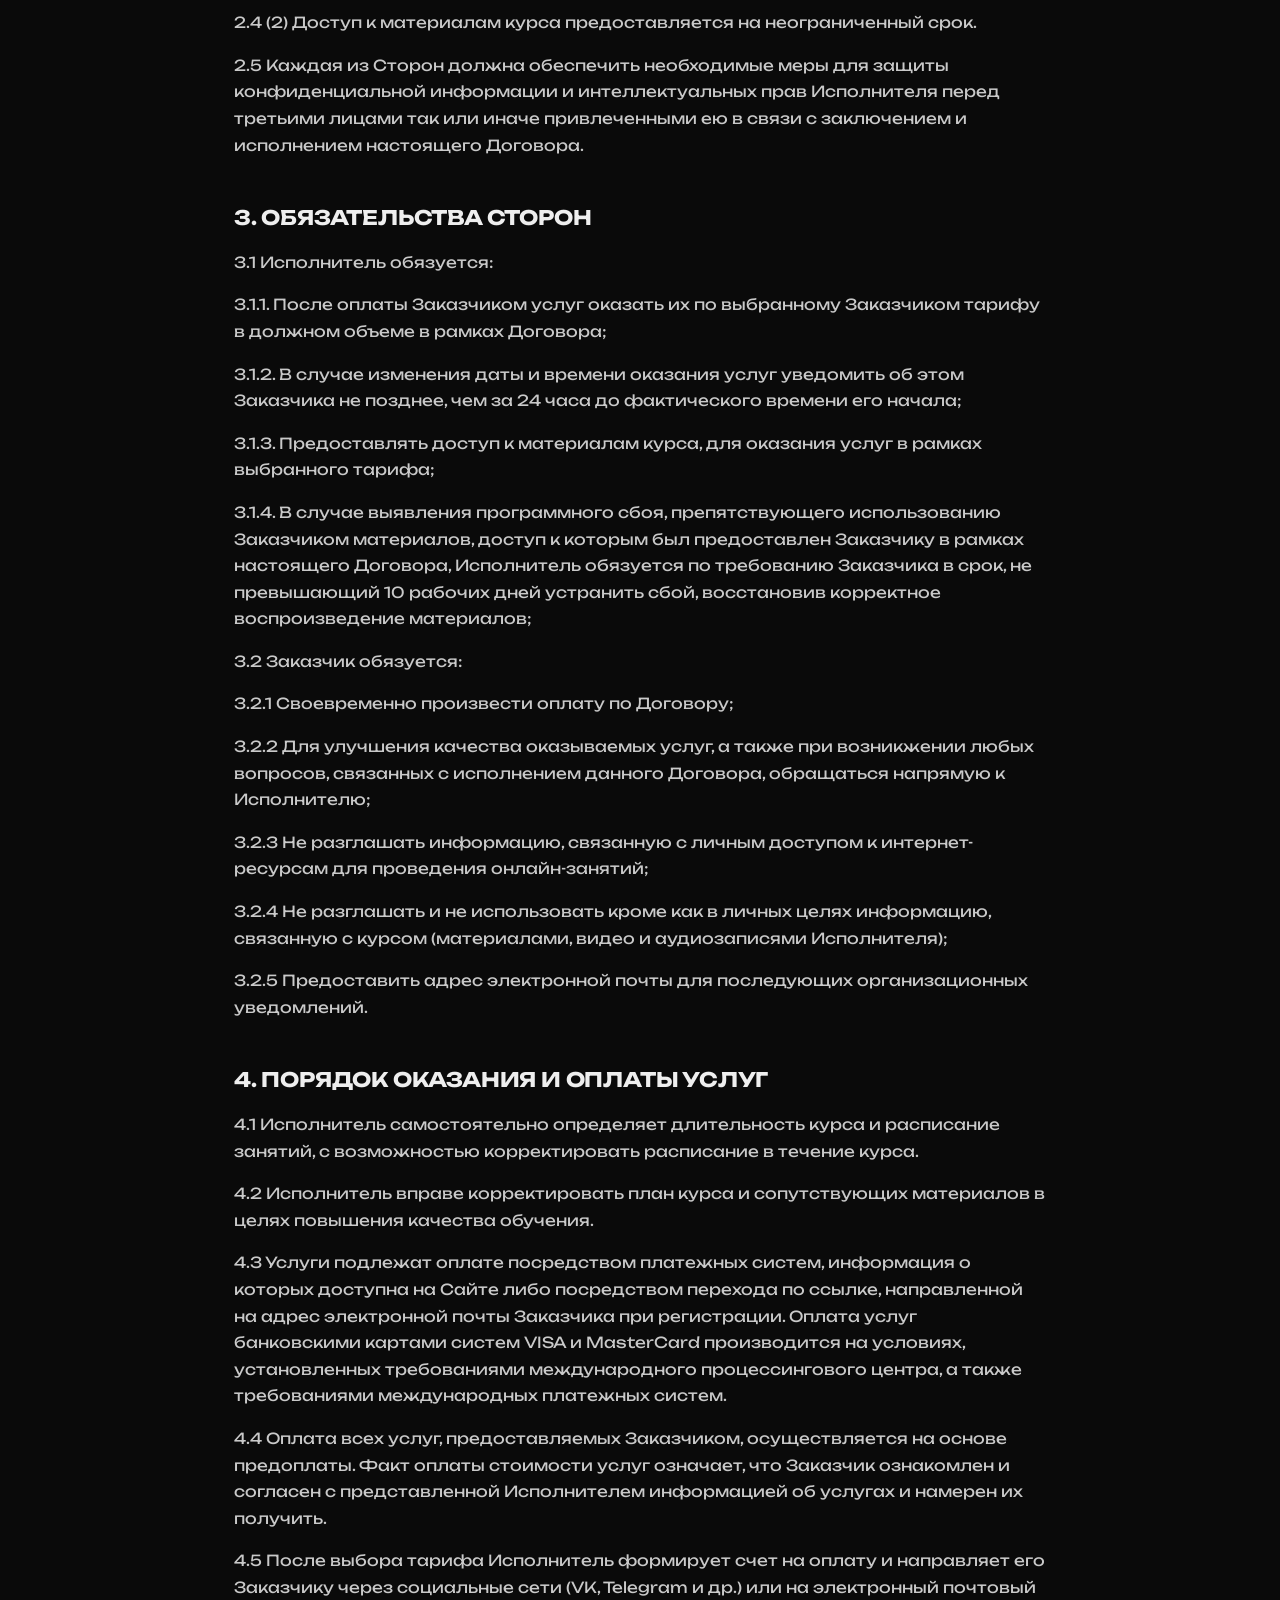
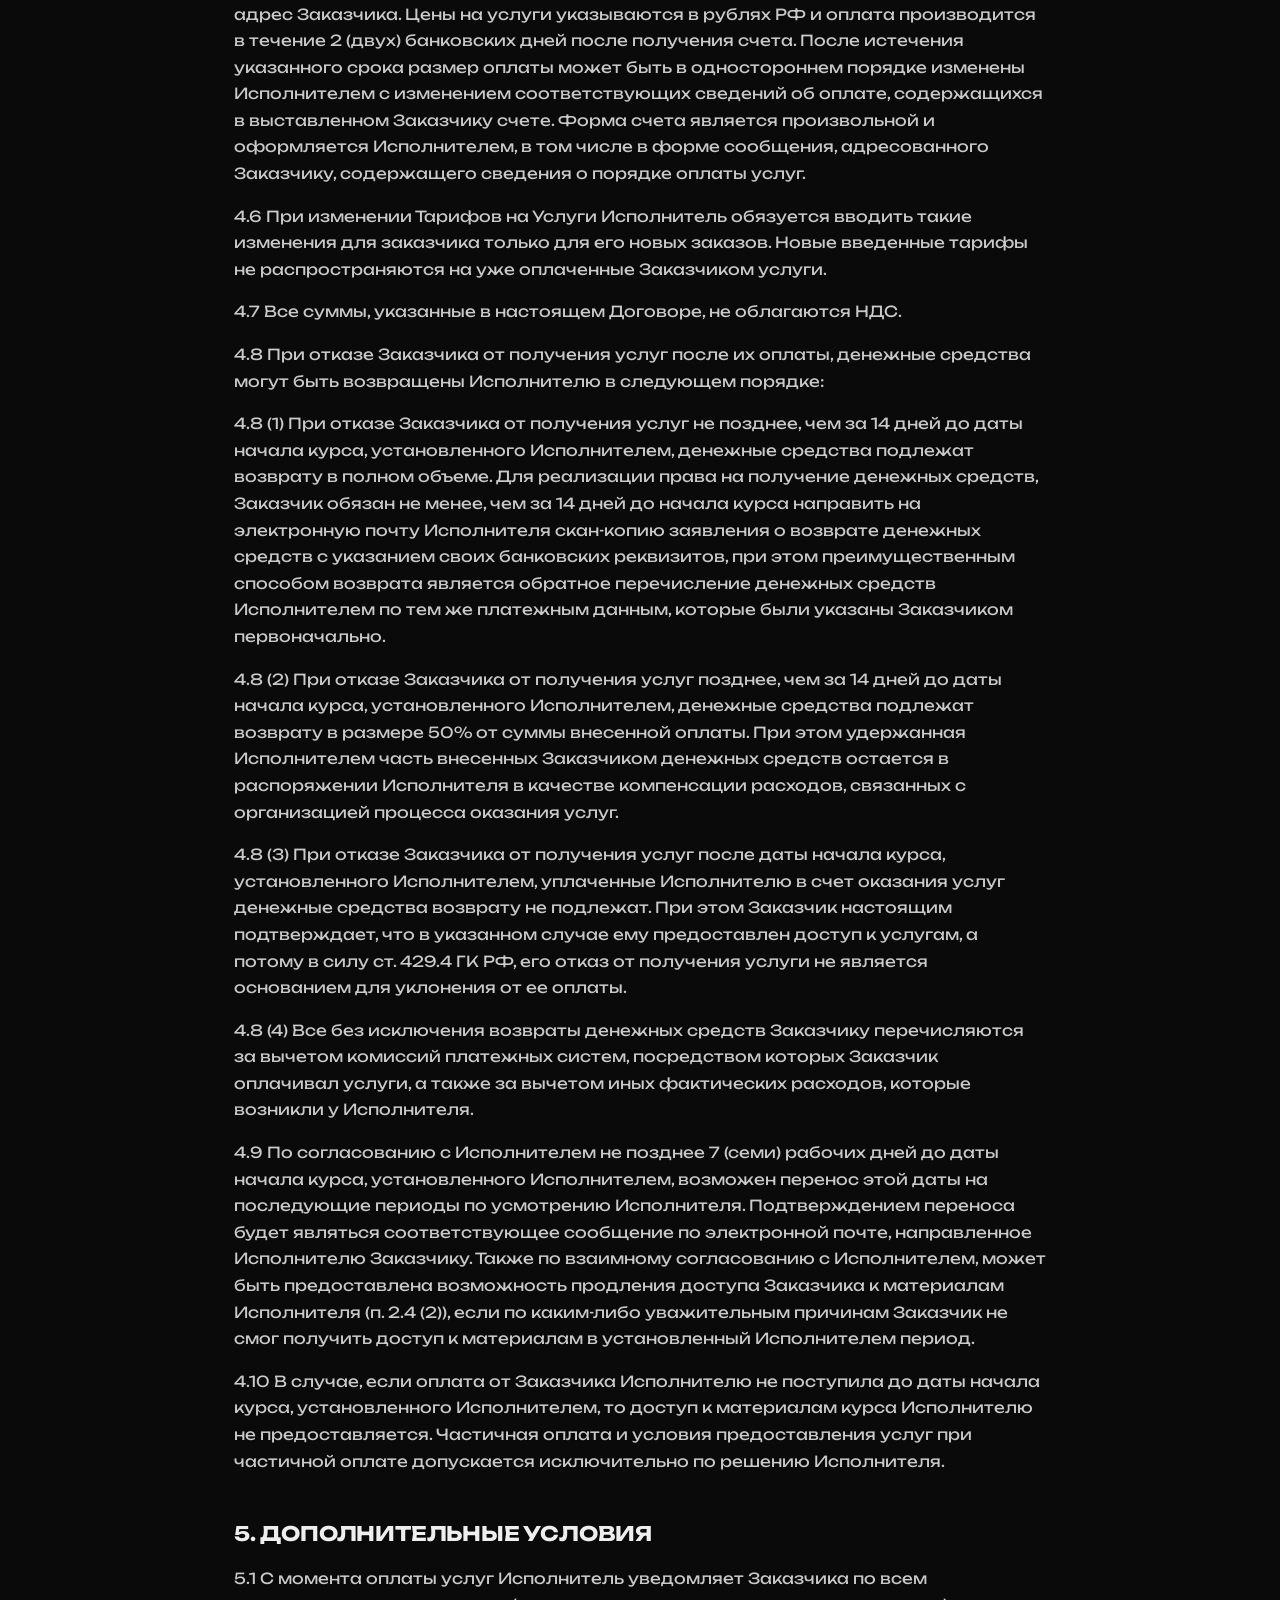
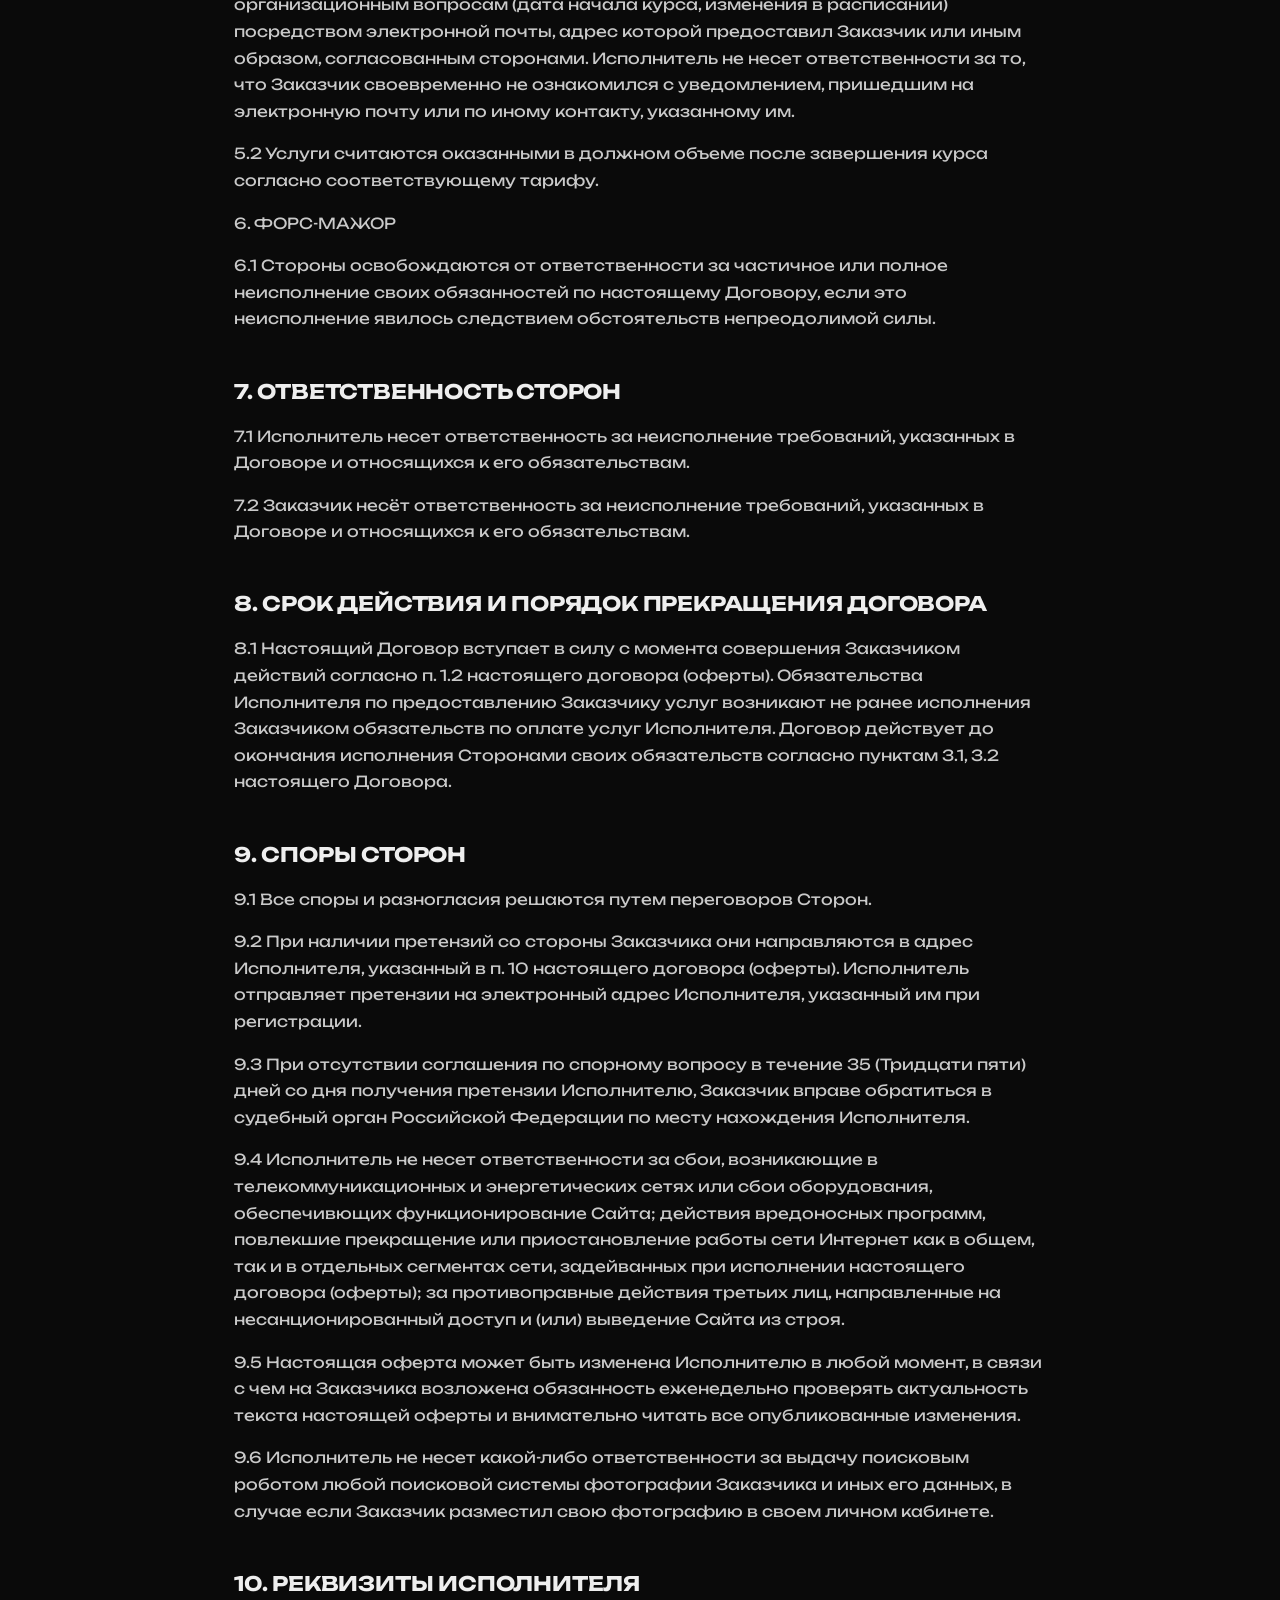
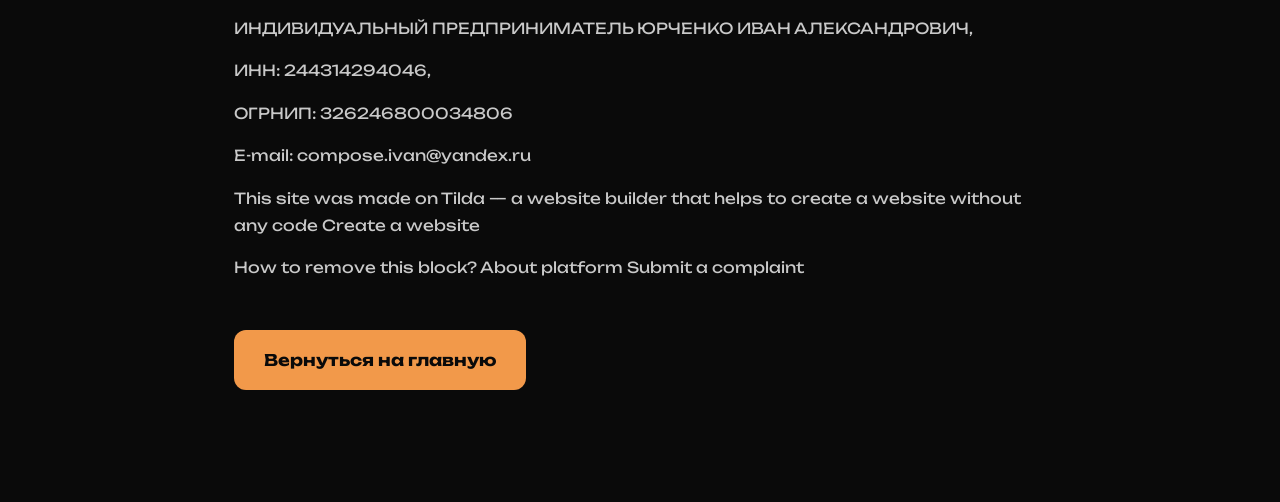
==== commit f80d8f28: "Hero: фото IY справа + плавающие чипы (FL/Ableton/синты); шрифт Unbounded на весь сайт; фикс mobile " ====
--- a/oferta.html
+++ b/oferta.html
@@ -8,7 +8,7 @@
 <meta name="theme-color" content="#0A0A0A">
 <link rel="preconnect" href="https://fonts.googleapis.com">
 <link rel="preconnect" href="https://fonts.gstatic.com" crossorigin>
-<link href="https://fonts.googleapis.com/css2?family=Inter:wght@400;500;600;700;800&display=swap" rel="stylesheet">
+<link href="https://fonts.googleapis.com/css2?family=Unbounded:wght@400;500;600;700;800&display=swap" rel="stylesheet">
 <link rel="stylesheet" href="/css/style.css">
 </head>
 <body>
--- a/css/style.css
+++ b/css/style.css
@@ -26,8 +26,9 @@
 body {
   background: var(--bg-base);
   color: var(--text-primary);
-  font-family: 'Inter', -apple-system, BlinkMacSystemFont, 'Segoe UI', sans-serif;
-  font-size: 17px;
+  overflow-wrap: break-word;
+  font-family: 'Unbounded', -apple-system, BlinkMacSystemFont, 'Segoe UI', sans-serif;
+  font-size: 16px;
   line-height: 1.65;
   -webkit-font-smoothing: antialiased;
 }
@@ -111,7 +112,47 @@
     radial-gradient(ellipse 70% 55% at 75% 12%, rgba(242, 153, 74, .13), transparent 62%),
     radial-gradient(ellipse 55% 45% at 12% 85%, rgba(242, 153, 74, .05), transparent 60%);
 }
-.hero-inner { position: relative; max-width: 820px; }
+.hero-inner {
+  position: relative; max-width: none;
+  display: grid; grid-template-columns: 1.05fr .95fr; gap: 48px; align-items: center;
+}
+.hero-text { min-width: 0; }
+
+/* Hero media: фото IY + плавающие чипы (синты / DAW) */
+.hero-media { position: relative; width: 100%; max-width: 560px; justify-self: center; }
+.hero-glow {
+  position: absolute; inset: -14% -20%; z-index: 0; pointer-events: none;
+  background: radial-gradient(ellipse at 50% 45%, rgba(242, 153, 74, .2), transparent 65%);
+  filter: blur(34px);
+}
+.hero-photo {
+  position: relative; z-index: 1; width: 100%;
+  border-radius: var(--radius); border: 1px solid var(--border);
+  box-shadow: 0 30px 70px rgba(0, 0, 0, .55);
+}
+.float-chip {
+  position: absolute; z-index: 2; pointer-events: none;
+  display: flex; align-items: center; justify-content: center;
+  background: #fff; border-radius: 14px; padding: 8px 12px;
+  box-shadow: 0 16px 36px rgba(0, 0, 0, .5);
+}
+.float-chip img { height: 34px; width: auto; border-radius: 6px; display: block; }
+.float-chip.emoji {
+  background: var(--bg-elevated); border: 1px solid var(--border);
+  font-size: 1.7rem; line-height: 1; padding: 12px 15px;
+}
+.fc-1 { top: -26px; left: -30px; animation: chipFloat1 5.5s ease-in-out infinite; }
+.fc-2 { bottom: -28px; right: -32px; animation: chipFloat2 6.5s ease-in-out .4s infinite; }
+.fc-3 { top: 16%; right: -24px; animation: chipFloat3 7s ease-in-out .8s infinite; }
+.fc-4 { bottom: 20%; left: -26px; animation: chipFloat4 6s ease-in-out .2s infinite; }
+@keyframes chipFloat1 { 0%,100% { transform: translateY(0) rotate(-5deg); } 50% { transform: translateY(-13px) rotate(-1deg); } }
+@keyframes chipFloat2 { 0%,100% { transform: translateY(0) rotate(4deg); } 50% { transform: translateY(-15px) rotate(8deg); } }
+@keyframes chipFloat3 { 0%,100% { transform: translateY(0) scale(1); } 50% { transform: translateY(-11px) scale(1.07); } }
+@keyframes chipFloat4 { 0%,100% { transform: translateY(0) rotate(-3deg); } 50% { transform: translateY(-12px) rotate(4deg); } }
+@media (prefers-reduced-motion: reduce) {
+  .float-chip { animation: none !important; }
+}
+html.noanim .float-chip { animation: none !important; }
 
 .eyebrow {
   display: inline-flex; align-items: center; gap: .6rem;
@@ -121,8 +162,8 @@
 .eyebrow::before { content: ""; width: 34px; height: 2px; background: var(--accent); border-radius: 2px; }
 
 .hero h1 {
-  font-size: clamp(2.5rem, 6vw, 4.2rem);
-  line-height: 1.08; font-weight: 800; letter-spacing: -.02em;
+  font-size: clamp(2.3rem, 4.8vw, 3.7rem);
+  line-height: 1.12; font-weight: 800; letter-spacing: -.02em;
 }
 .hero h1 .highlight { color: var(--accent); }
 
@@ -134,7 +175,7 @@
 @keyframes caret-blink { 50% { opacity: 0; } }
 
 .hero-subtitle {
-  margin-top: 1.4rem; font-size: 1.22rem; color: var(--text-secondary); max-width: 36em;
+  margin-top: 1.4rem; font-size: 1.05rem; color: var(--text-secondary); max-width: 34em;
 }
 
 .hero-checklist { list-style: none; margin-top: 1.8rem; display: grid; gap: .55rem; }
@@ -186,6 +227,8 @@
 /* ---------- Card grids ---------- */
 .grid-3 { display: grid; grid-template-columns: repeat(3, 1fr); gap: 20px; }
 .grid-4 { display: grid; grid-template-columns: repeat(4, 1fr); gap: 20px; }
+/* Unbounded — широкий шрифт: не даём длинным словам раздувать fr-колонки */
+.grid-3 > *, .grid-4 > * { min-width: 0; }
 
 .card {
   background: var(--bg-elevated); border: 1px solid var(--border);
@@ -317,6 +360,86 @@
 .legal-doc p { color: #c9c9c9; font-size: .95rem; line-height: 1.75; margin-bottom: 1rem; }
 .legal-doc ul { margin: 0 0 1.2rem 1.3em; color: #c9c9c9; font-size: .95rem; line-height: 1.7; }
 
+/* ---------- Video section (после первого блока) ---------- */
+.video-section { padding: 40px 0 8px; }
+.video-frame {
+  position: relative; width: 100%; aspect-ratio: 16 / 9;
+  border-radius: var(--radius); overflow: hidden;
+  border: 1px solid var(--border); background: #0d0d0d;
+  box-shadow: 0 24px 60px rgba(0, 0, 0, .5);
+}
+.video-embed { position: absolute; inset: 0; width: 100%; height: 100%; border: 0; display: none; }
+.video-frame.loaded .video-embed { display: block; }
+.video-frame.loaded .video-placeholder { display: none; }
+.video-placeholder {
+  position: absolute; inset: 0;
+  display: flex; flex-direction: column; align-items: center; justify-content: center; gap: 14px;
+  background:
+    radial-gradient(ellipse at 50% 40%, rgba(242, 153, 74, .08), transparent 60%),
+    linear-gradient(160deg, #141414, #0c0c0c);
+  color: var(--text-secondary); font-size: .95rem;
+}
+.vp-play {
+  width: 72px; height: 72px; border-radius: 50%;
+  display: flex; align-items: center; justify-content: center;
+  background: rgba(242, 153, 74, .12); border: 1px solid rgba(242, 153, 74, .4);
+  color: var(--accent); box-shadow: 0 0 0 8px rgba(242, 153, 74, .06);
+}
+
+/* ---------- Lightbox (zoom фото) ---------- */
+img[data-lightbox] { cursor: zoom-in; transition: transform .25s ease, filter .25s ease; }
+img[data-lightbox]:hover { transform: scale(1.015); filter: brightness(1.06); }
+.mindmap-frame.zoomable { position: relative; }
+.mindmap-frame.zoomable::after {
+  content: "нажмите, чтобы рассмотреть";
+  position: absolute; right: 14px; bottom: 14px;
+  padding: 7px 12px; border-radius: 999px;
+  background: rgba(10, 10, 10, .8); border: 1px solid var(--border);
+  backdrop-filter: blur(6px); -webkit-backdrop-filter: blur(6px);
+  color: var(--text-secondary); font-size: .78rem; letter-spacing: .02em;
+  opacity: 0; transform: translateY(4px); transition: opacity .25s ease, transform .25s ease;
+  pointer-events: none;
+}
+.mindmap-frame.zoomable:hover::after,
+.mindmap-frame.zoomable:focus-within::after { opacity: 1; transform: translateY(0); }
+@media (hover: none) {
+  .mindmap-frame.zoomable::after { opacity: .85; transform: none; }
+}
+
+.lightbox {
+  position: fixed; inset: 0; z-index: 1000;
+  display: none; align-items: center; justify-content: center;
+  background: rgba(5, 5, 5, .93);
+  backdrop-filter: blur(8px); -webkit-backdrop-filter: blur(8px);
+}
+.lightbox.open { display: flex; }
+.lb-viewport {
+  position: relative; width: 100%; height: 100%;
+  overflow: hidden; touch-action: none; cursor: grab;
+}
+.lb-viewport.grabbing { cursor: grabbing; }
+.lb-img {
+  position: absolute; top: 0; left: 0;
+  max-width: none; width: auto; height: auto;
+  transform-origin: 0 0; will-change: transform;
+  user-select: none; -webkit-user-drag: none;
+}
+.lb-close {
+  position: absolute; top: 16px; right: 16px; z-index: 2;
+  width: 44px; height: 44px; border-radius: 50%;
+  display: flex; align-items: center; justify-content: center;
+  background: rgba(20, 20, 20, .8); border: 1px solid var(--border);
+  color: var(--text-primary); font-size: 1.1rem; line-height: 1; cursor: pointer;
+  transition: border-color .2s ease, background .2s ease;
+}
+.lb-close:hover { border-color: var(--accent); background: rgba(30, 30, 30, .9); }
+.lb-hint {
+  position: absolute; bottom: 16px; left: 50%; transform: translateX(-50%);
+  color: #777; font-size: .8rem; white-space: nowrap;
+  pointer-events: none; z-index: 2;
+}
+@media (max-width: 720px) { .lb-hint { display: none; } }
+
 /* ---------- Responsive ---------- */
 @media (max-width: 980px) {
   .grid-4 { grid-template-columns: repeat(2, 1fr); }
@@ -324,6 +447,16 @@
   .program-split { grid-template-columns: 1fr; gap: 36px; }
   .stage-card { grid-template-columns: 1fr; padding: 28px; gap: 24px; }
   .stage-card:nth-child(even) .stage-media { order: 0; }
+  .hero-inner { grid-template-columns: 1fr; gap: 44px; }
+  .hero-media { max-width: 460px; margin: 8px auto 0; }
+}
+@media (max-width: 560px) {
+  .float-chip img { height: 26px; }
+  .float-chip.emoji { font-size: 1.3rem; padding: 9px 12px; }
+  .fc-1 { top: -18px; left: -10px; }
+  .fc-2 { bottom: -20px; right: -10px; }
+  .fc-3 { right: -8px; }
+  .fc-4 { left: -8px; }
 }
 @media (max-width: 720px) {
   .main-nav { display: none; }
@@ -331,4 +464,6 @@
   .section { padding: 72px 0; }
   .hero { padding-top: calc(var(--header-h) + 56px); }
   .social-proof { margin-left: 0; width: 100%; }
-}
+  .header-inner { gap: 1rem; }
+  .header-cta { padding: 10px 14px; font-size: .78rem; letter-spacing: 0; white-space: nowrap; }
+}
